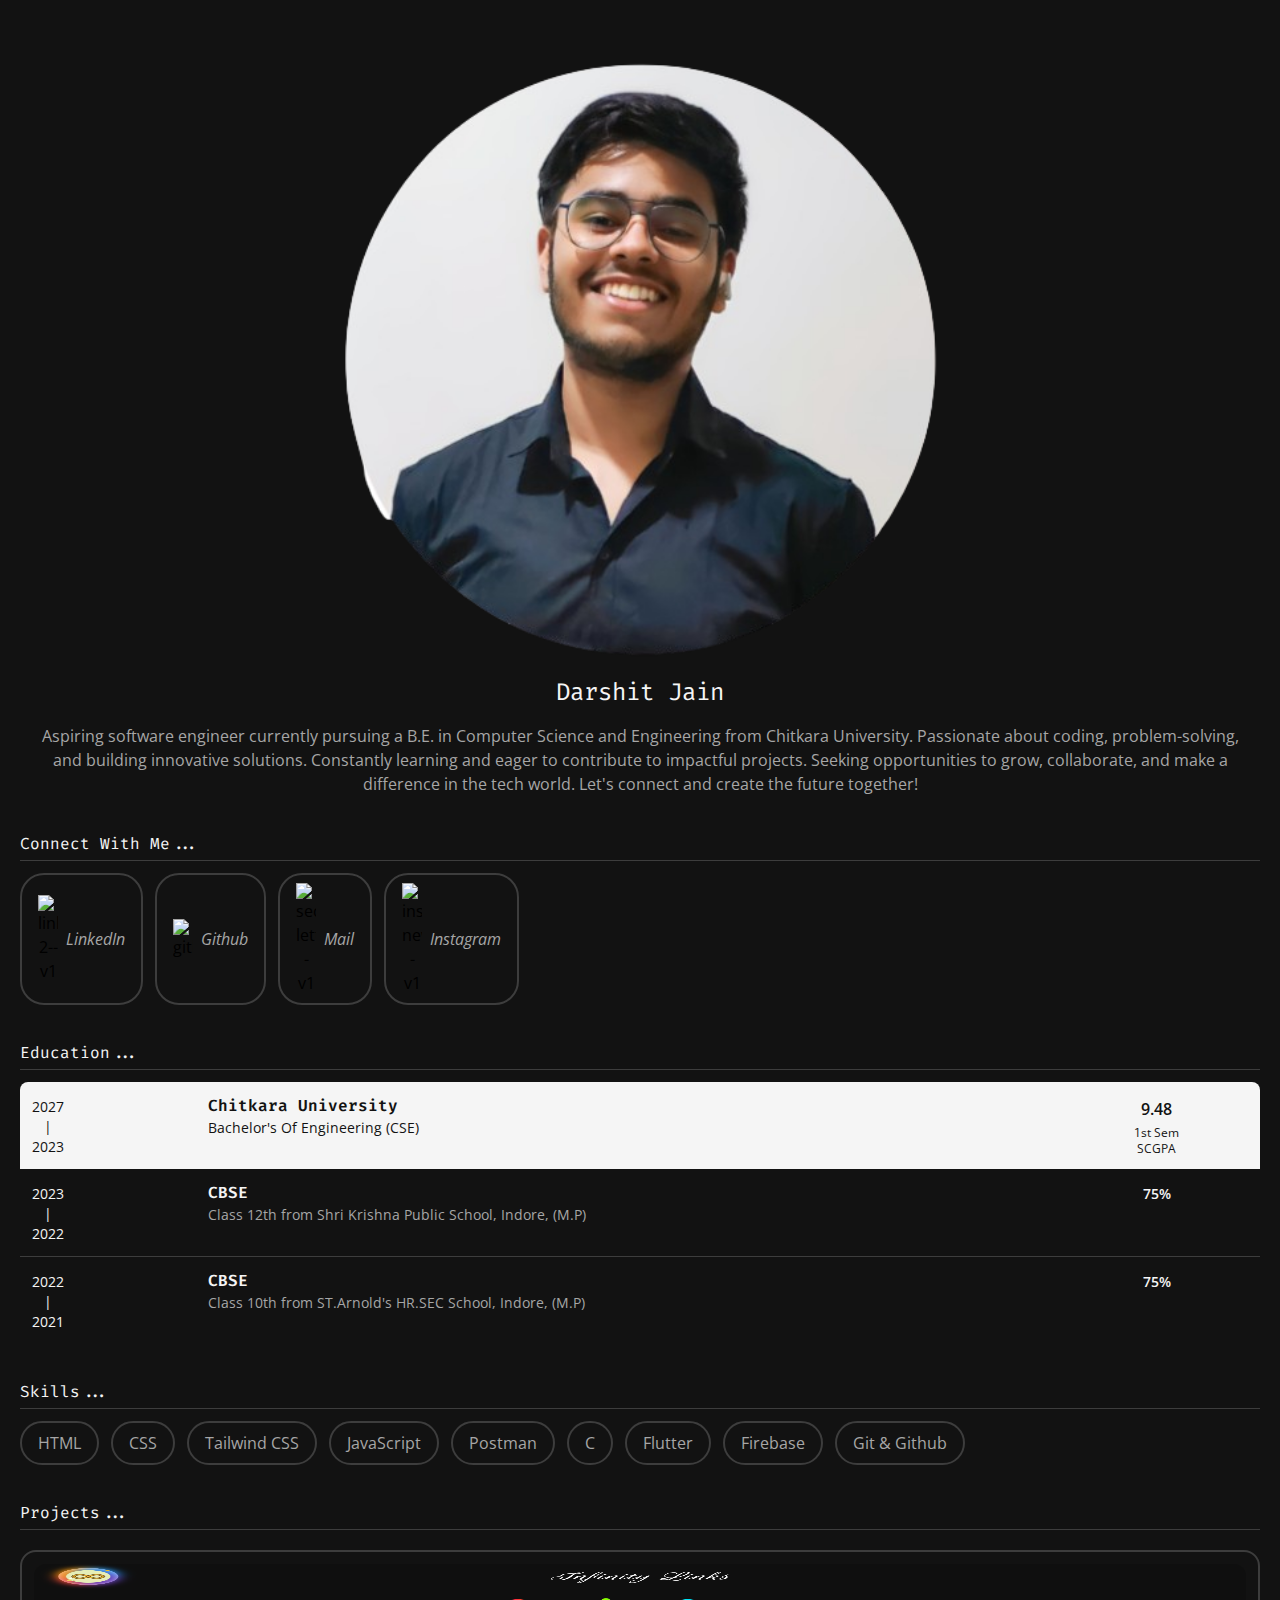
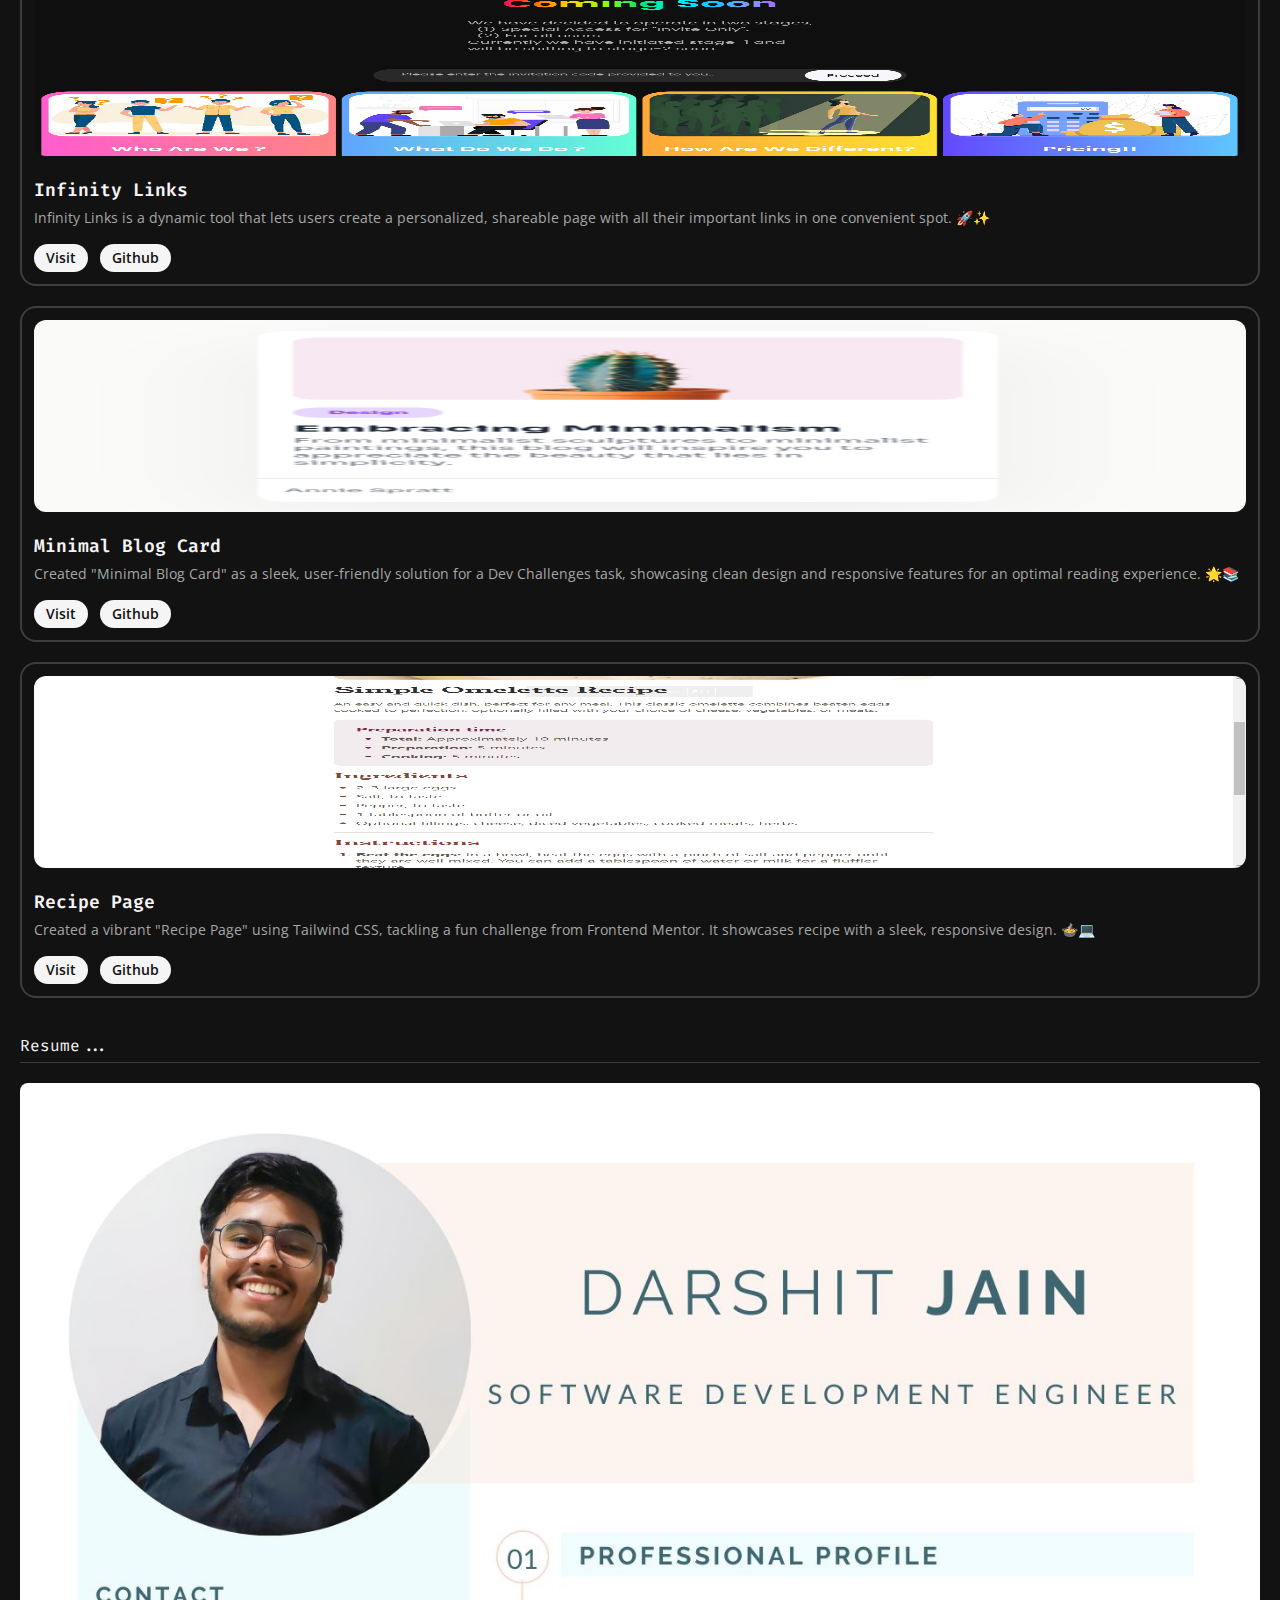
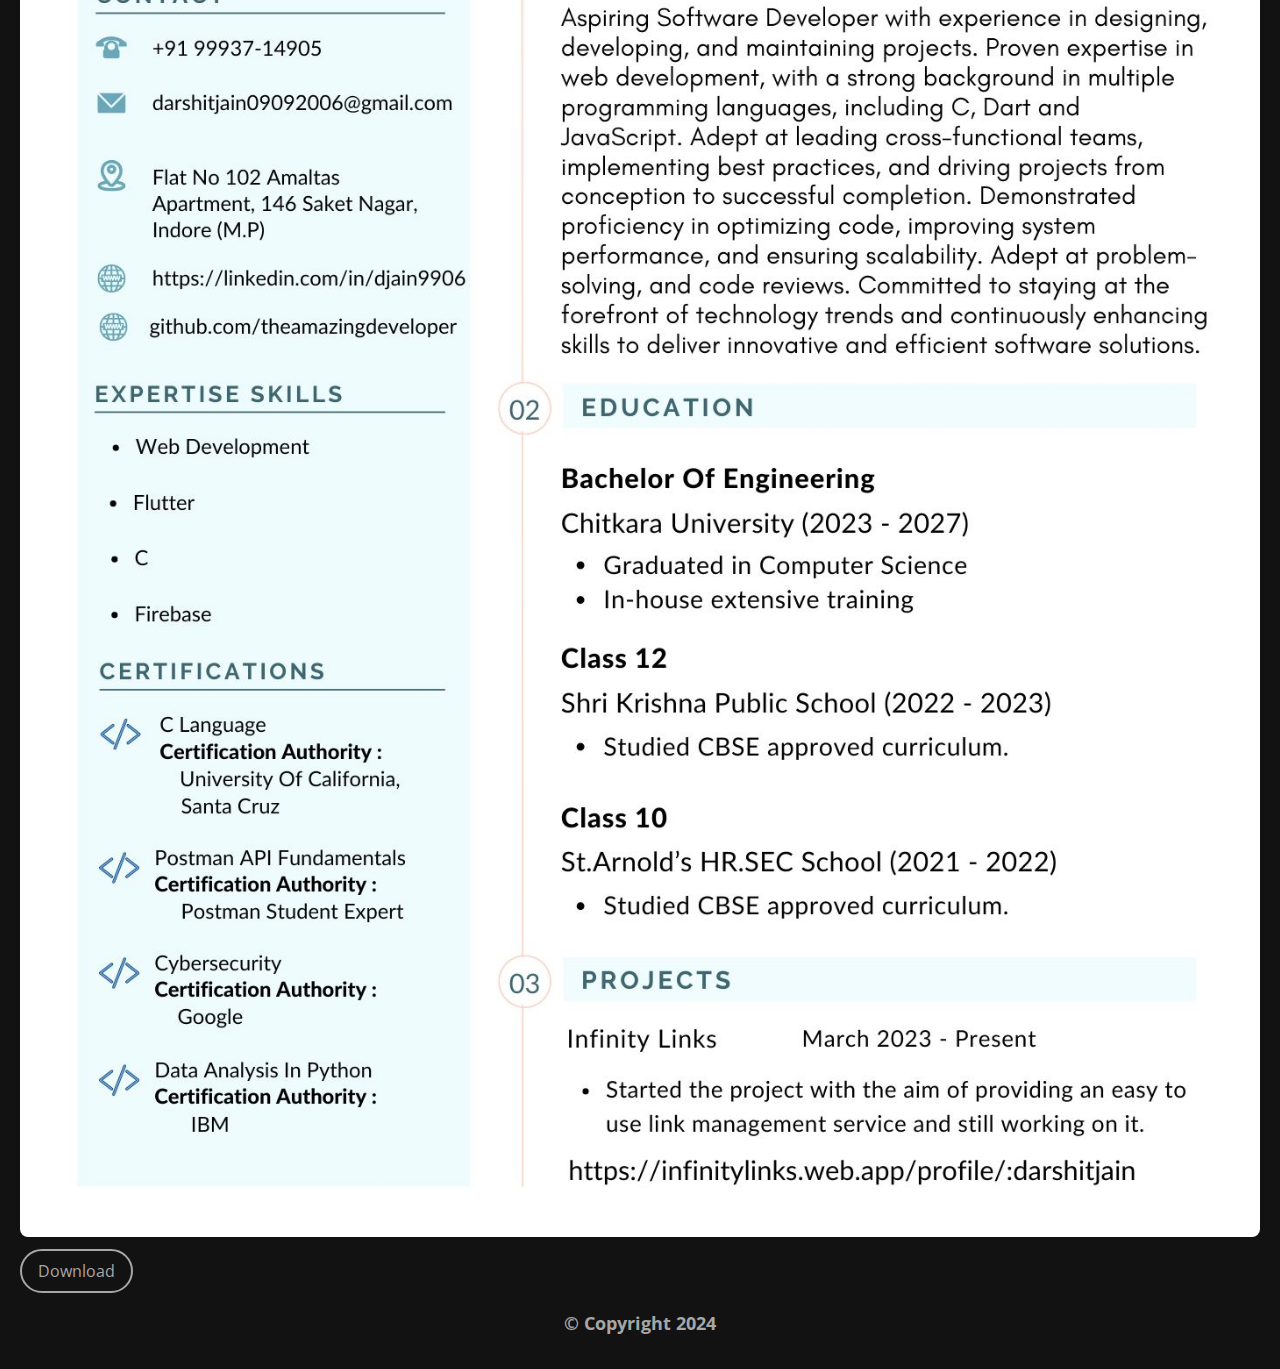
==== Level-1-Task-1-Portfolio/index.html @ 9e213419 "Created a Portfolio Website with Tailwind CSS." ====
<!DOCTYPE html>
<html lang="en">

<head>
    <meta charset="UTF-8">
    <meta name="viewport" content="width=device-width, initial-scale=1.0">
    <link rel="stylesheet" href="./style.css">
    <title>Portfolio</title>
</head>

<body class="font-opensans bg-codgray px-5 py-8 space-y-4">
    <header>
        <div id="about" class="flex flex-col justify-center items-center py-5 px-3 space-y-4">
            <img class="w-3/6" src="./assets/images/profile.png" alt="profile picture">
            <h1 class="text-wildsand font-firacode text-2xl">Darshit Jain</h1>
            <p class="text-silverchalice font-opensans text-center">
                Aspiring software engineer currently pursuing a B.E. in Computer Science and Engineering from Chitkara
                University. Passionate about coding, problem-solving, and building innovative solutions. Constantly
                learning and eager to contribute to impactful projects. Seeking opportunities to grow, collaborate, and
                make a difference in the tech world. Let's connect and create the future together!
            </p>
        </div>
    </header>
    <main class="space-y-9">
        <div class="space-y-1">
            <h2 class="text-wildsand font-firacode">Connect With Me...</h2>
            <hr class="text-mineshaft" />
            <div class="flex flex-wrap gap-3 pt-2">
                <button class="p-2 px-4 border-2 border-solid rounded-3xl border-mineshaft">
                    <a href="https://www.linkedin.com/in/djain9906" class="flex justify-center items-center space-x-2"
                        target="_blank" rel="noopener noreferrer">
                        <img width="20" height="20" src="https://img.icons8.com/ios-filled/FFFFFF/linkedin-2--v1.png"
                            alt="linkedin-2--v1" />
                        <i class="text-silverchalice">LinkedIn</i>
                    </a>
                </button>
                <button class="p-2 px-4 border-2 border-solid rounded-3xl border-mineshaft">
                    <a href="https://github.com/TheAmazingDeveloper" class="flex justify-center items-center space-x-2"
                        target="_blank" rel="noopener noreferrer">
                        <img width="20" height="20" src="https://img.icons8.com/glyph-neue/FFFFFF/github.png"
                            alt="github" />
                        <i class="text-silverchalice">Github</i>
                    </a>
                </button>
                <button class="p-2 px-4 border-2 border-solid rounded-3xl border-mineshaft">
                    <a href="mailto:darshitjain09092006@gmail.com" class="flex justify-center items-center space-x-2"
                        target="_blank" rel="noopener noreferrer">
                        <img width="20" height="20"
                            src="https://img.icons8.com/ios-filled/FFFFFF/secured-letter--v1.png"
                            alt="secured-letter--v1" />
                        <i class="text-silverchalice">Mail</i>
                    </a>
                </button>
                <button class="p-2 px-4 border-2 border-solid rounded-3xl border-mineshaft">
                    <a href="https://www.instagram.com/darshit560/" class="flex justify-center items-center space-x-2"
                        target="_blank" rel="noopener noreferrer">
                        <img width="20" height="20" src="https://img.icons8.com/ios-filled/FFFFFF/instagram-new--v1.png"
                            alt="instagram-new--v1" />
                        <i class="text-silverchalice">Instagram</i>
                    </a>
                </button>
            </div>
        </div>
        <div id="education" class="space-y-1">
            <h2 class="text-wildsand font-firacode">Education...</h2>
            <hr class="text-mineshaft pb-2" />
            <div class="rounded-lg overflow-clip">
                <div class="bg-wildsand p-3 flex justify-between items-start font-opensans text-codgray text-sm">
                    <div class="pt-[3px] flex flex-col items-center">
                        <span>2027</span>
                        <span>|</span>
                        <span>2023</span>
                    </div>
                    <div class="w-[60%] ml-5 mr-1">
                        <h3 class="font-firacode font-semibold text-base">Chitkara University</h3>
                        <p>Bachelor's Of Engineering (CSE)</p>
                    </div>
                    <div class="pt-[3px] w-[15%] text-center leading-none">
                        <h4 class="pb-1 font-semibold text-base">9.48</h4>
                        <p class="text-xs">1st Sem</p>
                        <span class="text-xs">SCGPA</span>
                    </div>
                </div>
                <div class="p-3 flex justify-between items-start font-opensans text-wildsand text-sm">
                    <div class="pt-[3px] flex flex-col items-center">
                        <span>2023</span>
                        <span>|</span>
                        <span>2022</span>
                    </div>
                    <div class="w-[60%] ml-5 mr-1">
                        <h3 class="font-firacode font-semibold text-base">CBSE</h3>
                        <p class="text-silverchalice">Class 12th from Shri Krishna Public School, Indore, (M.P)</p>
                    </div>
                    <div class="pt-[3px] w-[15%] text-center">
                        <h4 class="font-semibold">75%</h4>
                    </div>
                </div>
                <hr class="text-mineshaft" />
                <div class="p-3 flex justify-between items-start font-opensans text-wildsand text-sm">
                    <div class="pt-[3px] flex flex-col items-center">
                        <span>2022</span>
                        <span>|</span>
                        <span>2021</span>
                    </div>
                    <div class="w-[60%] ml-5 mr-1">
                        <h3 class="font-firacode font-semibold text-base">CBSE</h3>
                        <p class="text-silverchalice">Class 10th from ST.Arnold's HR.SEC School, Indore, (M.P)</p>
                    </div>
                    <div class="pt-[3px] w-[15%] text-center">
                        <h4 class="font-semibold">75%</h4>
                    </div>
                </div>
            </div>
        </div>
        <div id="skills" class="space-y-1">
            <h2 class="text-wildsand font-firacode">Skills...</h2>
            <hr class="text-mineshaft" />
            <div class="flex flex-wrap gap-3 pt-2">
                <div class="p-2 px-4 border-2 border-solid rounded-3xl border-mineshaft">
                    <p class="text-silverchalice">HTML</p>
                </div>
                <div class="p-2 px-4 border-2 border-solid rounded-3xl border-mineshaft">
                    <p class="text-silverchalice">CSS</p>
                </div>
                <div class="p-2 px-4 border-2 border-solid rounded-3xl border-mineshaft">
                    <p class="text-silverchalice">Tailwind CSS</p>
                </div>
                <div class="p-2 px-4 border-2 border-solid rounded-3xl border-mineshaft">
                    <p class="text-silverchalice">JavaScript</p>
                </div>
                <div class="p-2 px-4 border-2 border-solid rounded-3xl border-mineshaft">
                    <p class="text-silverchalice">Postman</p>
                </div>
                <div class="p-2 px-4 border-2 border-solid rounded-3xl border-mineshaft">
                    <p class="text-silverchalice">C</p>
                </div>
                <div class="p-2 px-4 border-2 border-solid rounded-3xl border-mineshaft">
                    <p class="text-silverchalice">Flutter</p>
                </div>
                <div class="p-2 px-4 border-2 border-solid rounded-3xl border-mineshaft">
                    <p class="text-silverchalice">Firebase</p>
                </div>
                <div class="p-2 px-4 border-2 border-solid rounded-3xl border-mineshaft">
                    <p class="text-silverchalice">Git & Github</p>
                </div>
            </div>
        </div>
        <div id="projects" class="space-y-1">
            <h2 class="text-wildsand font-firacode">Projects...</h2>
            <hr class="text-mineshaft pb-4" />
            <div class="space-y-5">
                <div
                    class="p-3 border-2 border-solid border-mineshaft rounded-2xl font-opensans text-silverchalice text-sm">
                    <img class="rounded-xl h-[12rem] w-full object-fill" src="./assets/images/infinity-links.png"
                        alt="this image shows the minimal-blog-card project created by darshit jain for devchallenges's challenge" />
                    <h3 class="mt-5 font-firacode text-wildsand text-lg font-semibold">Infinity Links</h3>
                    <p class="mt-1">
                        Infinity Links is a dynamic tool that lets users create a personalized, shareable page with all
                        their
                        important links in one convenient spot. 🚀✨
                    </p>
                    <div class="mt-4 flex gap-x-3 items-center text-codgray font-semibold">
                        <button class="py-1 px-3 rounded-3xl bg-wildsand">
                            <a href="https://infinitylinks.web.app/auth" target="_blank"" rel=" noopener norefferer">
                                Visit</a>
                        </button>
                        <button class="py-1 px-3 rounded-3xl bg-wildsand">
                            <a href="https://github.com/TheAmazingDeveloper/InfinityLinks-Flutter"
                                target="_blank"" rel=" noopener norefferer">Github</a>
                        </button>
                    </div>
                </div>
                <div
                    class="p-3 border-2 border-solid border-mineshaft rounded-2xl font-opensans text-silverchalice text-sm">
                    <img class="rounded-xl h-[12rem] w-full object-fill"
                        src="./assets/images/devchallenges-minimal-blog-card.png"
                        alt="this image shows the minimal-blog-card project created by darshit jain for devchallenges's challenge" />
                    <h3 class="mt-5 font-firacode text-wildsand text-lg font-semibold">Minimal Blog Card</h3>
                    <p class="mt-1">
                        Created "Minimal Blog Card" as a sleek, user-friendly solution for a Dev
                        Challenges task, showcasing clean design and responsive features for an optimal reading
                        experience.
                        🌟📚
                    </p>
                    <div class="mt-4 flex gap-x-3 items-center text-codgray font-semibold">
                        <button class="py-1 px-3 rounded-3xl bg-wildsand">
                            <a href="https://theamazingdeveloper.github.io/devchallenges/minimal-blog-card"
                                target="_blank"" rel=" noopener norefferer">
                                Visit
                            </a>
                        </button>
                        <button class="py-1 px-3 rounded-3xl bg-wildsand">
                            <a href="https://github.com/TheAmazingDeveloper/devchallenges" target="_blank"" rel="
                                noopener norefferer">
                                Github
                            </a>
                        </button>
                    </div>
                </div>
                <div
                    class="p-3 border-2 border-solid border-mineshaft rounded-2xl font-opensans text-silverchalice text-sm">
                    <img class="rounded-xl h-[12rem] w-full object-fill"
                        src="./assets/images/frontendmentor-recipe-page.png"
                        alt="this image shows the minimal-blog-card project created by darshit jain for devchallenges's challenge" />
                    <h3 class="mt-5 font-firacode text-wildsand text-lg font-semibold">Recipe Page</h3>
                    <p class="mt-1">
                        Created a vibrant "Recipe Page" using Tailwind CSS, tackling a fun challenge from Frontend
                        Mentor.
                        It
                        showcases recipe with a sleek, responsive design. 🍲💻
                    </p>
                    <div class="mt-4 flex gap-x-3 items-center text-codgray font-semibold">
                        <button class="py-1 px-3 rounded-3xl bg-wildsand">
                            <a href="https://theamazingdeveloper.github.io/frontendmentor/frontend-mentor-recipe-page"
                                target="_blank"" rel=" noopener norefferer">
                                Visit
                            </a>
                        </button>
                        <button class="py-1 px-3 rounded-3xl bg-wildsand">
                            <a href="https://github.com/TheAmazingDeveloper/frontendmentor" target="_blank"" rel="
                                noopener norefferer">
                                Github
                            </a>
                        </button>
                    </div>
                </div>
            </div>
        </div>
        <div id="resume" class="space-y-1">
            <h2 class="text-wildsand font-firacode">Resume...</h2>
            <hr class="text-mineshaft pb-4" />
            <div class="space-y-3">
                <img class="rounded-lg overflow-hidden" src="./assets/images/resume.jpg" alt="">
                <button class="text-silverchalice px-4 py-2 border-2 border-solid border-silverchalice rounded-3xl">
                    <a href="./assets/docs/darshit-jain-cv.pdf" download="Darshit Jain">Download</a>
                </button>
            </div>
        </div>
    </main>
    <footer>
        <p class="text-center font-opensans font-bold text-lg text-silverchalice">&copy; Copyright 2024</p>
    </footer>
    <script src="./index.js"></script>
</body>

</html>
---- Level-1-Task-1-Portfolio/style.css ----
@import url('https://fonts.googleapis.com/css2?family=Fira+Code:wght@300..700&display=swap');

@import url('https://fonts.googleapis.com/css2?family=Open+Sans:ital,wght@0,300..800;1,300..800&display=swap');

/*
! tailwindcss v3.4.4 | MIT License | https://tailwindcss.com
*/

/*
1. Prevent padding and border from affecting element width. (https://github.com/mozdevs/cssremedy/issues/4)
2. Allow adding a border to an element by just adding a border-width. (https://github.com/tailwindcss/tailwindcss/pull/116)
*/

*,
::before,
::after {
  box-sizing: border-box;
  /* 1 */
  border-width: 0;
  /* 2 */
  border-style: solid;
  /* 2 */
  border-color: currentColor;
  /* 2 */
}

::before,
::after {
  --tw-content: '';
}

/*
1. Use a consistent sensible line-height in all browsers.
2. Prevent adjustments of font size after orientation changes in iOS.
3. Use a more readable tab size.
4. Use the user's configured `sans` font-family by default.
5. Use the user's configured `sans` font-feature-settings by default.
6. Use the user's configured `sans` font-variation-settings by default.
7. Disable tap highlights on iOS
*/

html,
:host {
  line-height: 1.5;
  /* 1 */
  -webkit-text-size-adjust: 100%;
  /* 2 */
  -moz-tab-size: 4;
  /* 3 */
  -o-tab-size: 4;
     tab-size: 4;
  /* 3 */
  font-family: ui-sans-serif, system-ui, sans-serif, "Apple Color Emoji", "Segoe UI Emoji", "Segoe UI Symbol", "Noto Color Emoji";
  /* 4 */
  font-feature-settings: normal;
  /* 5 */
  font-variation-settings: normal;
  /* 6 */
  -webkit-tap-highlight-color: transparent;
  /* 7 */
}

/*
1. Remove the margin in all browsers.
2. Inherit line-height from `html` so users can set them as a class directly on the `html` element.
*/

body {
  margin: 0;
  /* 1 */
  line-height: inherit;
  /* 2 */
}

/*
1. Add the correct height in Firefox.
2. Correct the inheritance of border color in Firefox. (https://bugzilla.mozilla.org/show_bug.cgi?id=190655)
3. Ensure horizontal rules are visible by default.
*/

hr {
  height: 0;
  /* 1 */
  color: inherit;
  /* 2 */
  border-top-width: 1px;
  /* 3 */
}

/*
Add the correct text decoration in Chrome, Edge, and Safari.
*/

abbr:where([title]) {
  -webkit-text-decoration: underline dotted;
          text-decoration: underline dotted;
}

/*
Remove the default font size and weight for headings.
*/

h1,
h2,
h3,
h4,
h5,
h6 {
  font-size: inherit;
  font-weight: inherit;
}

/*
Reset links to optimize for opt-in styling instead of opt-out.
*/

a {
  color: inherit;
  text-decoration: inherit;
}

/*
Add the correct font weight in Edge and Safari.
*/

b,
strong {
  font-weight: bolder;
}

/*
1. Use the user's configured `mono` font-family by default.
2. Use the user's configured `mono` font-feature-settings by default.
3. Use the user's configured `mono` font-variation-settings by default.
4. Correct the odd `em` font sizing in all browsers.
*/

code,
kbd,
samp,
pre {
  font-family: ui-monospace, SFMono-Regular, Menlo, Monaco, Consolas, "Liberation Mono", "Courier New", monospace;
  /* 1 */
  font-feature-settings: normal;
  /* 2 */
  font-variation-settings: normal;
  /* 3 */
  font-size: 1em;
  /* 4 */
}

/*
Add the correct font size in all browsers.
*/

small {
  font-size: 80%;
}

/*
Prevent `sub` and `sup` elements from affecting the line height in all browsers.
*/

sub,
sup {
  font-size: 75%;
  line-height: 0;
  position: relative;
  vertical-align: baseline;
}

sub {
  bottom: -0.25em;
}

sup {
  top: -0.5em;
}

/*
1. Remove text indentation from table contents in Chrome and Safari. (https://bugs.chromium.org/p/chromium/issues/detail?id=999088, https://bugs.webkit.org/show_bug.cgi?id=201297)
2. Correct table border color inheritance in all Chrome and Safari. (https://bugs.chromium.org/p/chromium/issues/detail?id=935729, https://bugs.webkit.org/show_bug.cgi?id=195016)
3. Remove gaps between table borders by default.
*/

table {
  text-indent: 0;
  /* 1 */
  border-color: inherit;
  /* 2 */
  border-collapse: collapse;
  /* 3 */
}

/*
1. Change the font styles in all browsers.
2. Remove the margin in Firefox and Safari.
3. Remove default padding in all browsers.
*/

button,
input,
optgroup,
select,
textarea {
  font-family: inherit;
  /* 1 */
  font-feature-settings: inherit;
  /* 1 */
  font-variation-settings: inherit;
  /* 1 */
  font-size: 100%;
  /* 1 */
  font-weight: inherit;
  /* 1 */
  line-height: inherit;
  /* 1 */
  letter-spacing: inherit;
  /* 1 */
  color: inherit;
  /* 1 */
  margin: 0;
  /* 2 */
  padding: 0;
  /* 3 */
}

/*
Remove the inheritance of text transform in Edge and Firefox.
*/

button,
select {
  text-transform: none;
}

/*
1. Correct the inability to style clickable types in iOS and Safari.
2. Remove default button styles.
*/

button,
input:where([type='button']),
input:where([type='reset']),
input:where([type='submit']) {
  -webkit-appearance: button;
  /* 1 */
  background-color: transparent;
  /* 2 */
  background-image: none;
  /* 2 */
}

/*
Use the modern Firefox focus style for all focusable elements.
*/

:-moz-focusring {
  outline: auto;
}

/*
Remove the additional `:invalid` styles in Firefox. (https://github.com/mozilla/gecko-dev/blob/2f9eacd9d3d995c937b4251a5557d95d494c9be1/layout/style/res/forms.css#L728-L737)
*/

:-moz-ui-invalid {
  box-shadow: none;
}

/*
Add the correct vertical alignment in Chrome and Firefox.
*/

progress {
  vertical-align: baseline;
}

/*
Correct the cursor style of increment and decrement buttons in Safari.
*/

::-webkit-inner-spin-button,
::-webkit-outer-spin-button {
  height: auto;
}

/*
1. Correct the odd appearance in Chrome and Safari.
2. Correct the outline style in Safari.
*/

[type='search'] {
  -webkit-appearance: textfield;
  /* 1 */
  outline-offset: -2px;
  /* 2 */
}

/*
Remove the inner padding in Chrome and Safari on macOS.
*/

::-webkit-search-decoration {
  -webkit-appearance: none;
}

/*
1. Correct the inability to style clickable types in iOS and Safari.
2. Change font properties to `inherit` in Safari.
*/

::-webkit-file-upload-button {
  -webkit-appearance: button;
  /* 1 */
  font: inherit;
  /* 2 */
}

/*
Add the correct display in Chrome and Safari.
*/

summary {
  display: list-item;
}

/*
Removes the default spacing and border for appropriate elements.
*/

blockquote,
dl,
dd,
h1,
h2,
h3,
h4,
h5,
h6,
hr,
figure,
p,
pre {
  margin: 0;
}

fieldset {
  margin: 0;
  padding: 0;
}

legend {
  padding: 0;
}

ol,
ul,
menu {
  list-style: none;
  margin: 0;
  padding: 0;
}

/*
Reset default styling for dialogs.
*/

dialog {
  padding: 0;
}

/*
Prevent resizing textareas horizontally by default.
*/

textarea {
  resize: vertical;
}

/*
1. Reset the default placeholder opacity in Firefox. (https://github.com/tailwindlabs/tailwindcss/issues/3300)
2. Set the default placeholder color to the user's configured gray 400 color.
*/

input::-moz-placeholder, textarea::-moz-placeholder {
  opacity: 1;
  /* 1 */
  color: #9ca3af;
  /* 2 */
}

input::placeholder,
textarea::placeholder {
  opacity: 1;
  /* 1 */
  color: #9ca3af;
  /* 2 */
}

/*
Set the default cursor for buttons.
*/

button,
[role="button"] {
  cursor: pointer;
}

/*
Make sure disabled buttons don't get the pointer cursor.
*/

:disabled {
  cursor: default;
}

/*
1. Make replaced elements `display: block` by default. (https://github.com/mozdevs/cssremedy/issues/14)
2. Add `vertical-align: middle` to align replaced elements more sensibly by default. (https://github.com/jensimmons/cssremedy/issues/14#issuecomment-634934210)
   This can trigger a poorly considered lint error in some tools but is included by design.
*/

img,
svg,
video,
canvas,
audio,
iframe,
embed,
object {
  display: block;
  /* 1 */
  vertical-align: middle;
  /* 2 */
}

/*
Constrain images and videos to the parent width and preserve their intrinsic aspect ratio. (https://github.com/mozdevs/cssremedy/issues/14)
*/

img,
video {
  max-width: 100%;
  height: auto;
}

/* Make elements with the HTML hidden attribute stay hidden by default */

[hidden] {
  display: none;
}

*, ::before, ::after{
  --tw-border-spacing-x: 0;
  --tw-border-spacing-y: 0;
  --tw-translate-x: 0;
  --tw-translate-y: 0;
  --tw-rotate: 0;
  --tw-skew-x: 0;
  --tw-skew-y: 0;
  --tw-scale-x: 1;
  --tw-scale-y: 1;
  --tw-pan-x:  ;
  --tw-pan-y:  ;
  --tw-pinch-zoom:  ;
  --tw-scroll-snap-strictness: proximity;
  --tw-gradient-from-position:  ;
  --tw-gradient-via-position:  ;
  --tw-gradient-to-position:  ;
  --tw-ordinal:  ;
  --tw-slashed-zero:  ;
  --tw-numeric-figure:  ;
  --tw-numeric-spacing:  ;
  --tw-numeric-fraction:  ;
  --tw-ring-inset:  ;
  --tw-ring-offset-width: 0px;
  --tw-ring-offset-color: #fff;
  --tw-ring-color: rgb(59 130 246 / 0.5);
  --tw-ring-offset-shadow: 0 0 #0000;
  --tw-ring-shadow: 0 0 #0000;
  --tw-shadow: 0 0 #0000;
  --tw-shadow-colored: 0 0 #0000;
  --tw-blur:  ;
  --tw-brightness:  ;
  --tw-contrast:  ;
  --tw-grayscale:  ;
  --tw-hue-rotate:  ;
  --tw-invert:  ;
  --tw-saturate:  ;
  --tw-sepia:  ;
  --tw-drop-shadow:  ;
  --tw-backdrop-blur:  ;
  --tw-backdrop-brightness:  ;
  --tw-backdrop-contrast:  ;
  --tw-backdrop-grayscale:  ;
  --tw-backdrop-hue-rotate:  ;
  --tw-backdrop-invert:  ;
  --tw-backdrop-opacity:  ;
  --tw-backdrop-saturate:  ;
  --tw-backdrop-sepia:  ;
  --tw-contain-size:  ;
  --tw-contain-layout:  ;
  --tw-contain-paint:  ;
  --tw-contain-style:  ;
}

::backdrop{
  --tw-border-spacing-x: 0;
  --tw-border-spacing-y: 0;
  --tw-translate-x: 0;
  --tw-translate-y: 0;
  --tw-rotate: 0;
  --tw-skew-x: 0;
  --tw-skew-y: 0;
  --tw-scale-x: 1;
  --tw-scale-y: 1;
  --tw-pan-x:  ;
  --tw-pan-y:  ;
  --tw-pinch-zoom:  ;
  --tw-scroll-snap-strictness: proximity;
  --tw-gradient-from-position:  ;
  --tw-gradient-via-position:  ;
  --tw-gradient-to-position:  ;
  --tw-ordinal:  ;
  --tw-slashed-zero:  ;
  --tw-numeric-figure:  ;
  --tw-numeric-spacing:  ;
  --tw-numeric-fraction:  ;
  --tw-ring-inset:  ;
  --tw-ring-offset-width: 0px;
  --tw-ring-offset-color: #fff;
  --tw-ring-color: rgb(59 130 246 / 0.5);
  --tw-ring-offset-shadow: 0 0 #0000;
  --tw-ring-shadow: 0 0 #0000;
  --tw-shadow: 0 0 #0000;
  --tw-shadow-colored: 0 0 #0000;
  --tw-blur:  ;
  --tw-brightness:  ;
  --tw-contrast:  ;
  --tw-grayscale:  ;
  --tw-hue-rotate:  ;
  --tw-invert:  ;
  --tw-saturate:  ;
  --tw-sepia:  ;
  --tw-drop-shadow:  ;
  --tw-backdrop-blur:  ;
  --tw-backdrop-brightness:  ;
  --tw-backdrop-contrast:  ;
  --tw-backdrop-grayscale:  ;
  --tw-backdrop-hue-rotate:  ;
  --tw-backdrop-invert:  ;
  --tw-backdrop-opacity:  ;
  --tw-backdrop-saturate:  ;
  --tw-backdrop-sepia:  ;
  --tw-contain-size:  ;
  --tw-contain-layout:  ;
  --tw-contain-paint:  ;
  --tw-contain-style:  ;
}

.m-6{
  margin: 1.5rem;
}

.m-1{
  margin: 0.25rem;
}

.m-3{
  margin: 0.75rem;
}

.m-0{
  margin: 0px;
}

.mx-1{
  margin-left: 0.25rem;
  margin-right: 0.25rem;
}

.mt-3{
  margin-top: 0.75rem;
}

.mt-6{
  margin-top: 1.5rem;
}

.mt-1{
  margin-top: 0.25rem;
}

.mt-10{
  margin-top: 2.5rem;
}

.ml-3{
  margin-left: 0.75rem;
}

.ml-5{
  margin-left: 1.25rem;
}

.ml-7{
  margin-left: 1.75rem;
}

.ml-8{
  margin-left: 2rem;
}

.ml-6{
  margin-left: 1.5rem;
}

.mt-2{
  margin-top: 0.5rem;
}

.ml-4{
  margin-left: 1rem;
}

.mr-1{
  margin-right: 0.25rem;
}

.mr-2{
  margin-right: 0.5rem;
}

.mr-3{
  margin-right: 0.75rem;
}

.mr-4{
  margin-right: 1rem;
}

.mb-3{
  margin-bottom: 0.75rem;
}

.mt-4{
  margin-top: 1rem;
}

.mt-5{
  margin-top: 1.25rem;
}

.mt-7{
  margin-top: 1.75rem;
}

.block{
  display: block;
}

.inline-block{
  display: inline-block;
}

.inline{
  display: inline;
}

.flex{
  display: flex;
}

.table{
  display: table;
}

.hidden{
  display: none;
}

.h-\[\]{
  height: ;
}

.h-\[30\]{
  height: 30;
}

.h-\[30\%\]{
  height: 30%;
}

.h-\[33\%\]{
  height: 33%;
}

.h-\[25\%\]{
  height: 25%;
}

.h-\[5px\]{
  height: 5px;
}

.h-\[10rem\]{
  height: 10rem;
}

.h-\[10r\%\]{
  height: 10r%;
}

.h-\[10\%\]{
  height: 10%;
}

.h-\[15rem\]{
  height: 15rem;
}

.h-\[12rem\]{
  height: 12rem;
}

.w-3\/6{
  width: 50%;
}

.w-1\/3{
  width: 33.333333%;
}

.w-full{
  width: 100%;
}

.w-1\/4{
  width: 25%;
}

.w-2\/3{
  width: 66.666667%;
}

.w-2\/4{
  width: 50%;
}

.w-\[10\&\]{
  width: 10&;
}

.w-\[10\%\]{
  width: 10%;
}

.w-\[1\%\]{
  width: 1%;
}

.w-\[5\%\]{
  width: 5%;
}

.w-\[25\%\]{
  width: 25%;
}

.w-\[15\%\]{
  width: 15%;
}

.w-\[\]{
  width: ;
}

.w-\[30\]{
  width: 30;
}

.w-\[30\%\]{
  width: 30%;
}

.w-\[20\%\]{
  width: 20%;
}

.w-\[22\%\]{
  width: 22%;
}

.w-\[23\%\]{
  width: 23%;
}

.w-\[24\%\]{
  width: 24%;
}

.w-\[12\%\]{
  width: 12%;
}

.w-\[11\%\]{
  width: 11%;
}

.w-3\/4{
  width: 75%;
}

.w-\[65\]{
  width: 65;
}

.w-\[60\]{
  width: 60;
}

.w-\[55\]{
  width: 55;
}

.w-\[5\]{
  width: 5;
}

.w-\[50\]{
  width: 50;
}

.w-\[50\%\]{
  width: 50%;
}

.w-\[70\%\]{
  width: 70%;
}

.w-\[650\%\]{
  width: 650%;
}

.w-\[65\%\]{
  width: 65%;
}

.w-\[60\%\]{
  width: 60%;
}

.w-\[10\]{
  width: 10;
}

.flex-1{
  flex: 1 1 0%;
}

.grow{
  flex-grow: 1;
}

.flex-col{
  flex-direction: column;
}

.flex-wrap{
  flex-wrap: wrap;
}

.items-start{
  align-items: flex-start;
}

.items-center{
  align-items: center;
}

.justify-end{
  justify-content: flex-end;
}

.justify-center{
  justify-content: center;
}

.justify-between{
  justify-content: space-between;
}

.justify-evenly{
  justify-content: space-evenly;
}

.gap-3{
  gap: 0.75rem;
}

.gap-x-2{
  -moz-column-gap: 0.5rem;
       column-gap: 0.5rem;
}

.gap-x-3{
  -moz-column-gap: 0.75rem;
       column-gap: 0.75rem;
}

.gap-x-5{
  -moz-column-gap: 1.25rem;
       column-gap: 1.25rem;
}

.gap-x-8{
  -moz-column-gap: 2rem;
       column-gap: 2rem;
}

.gap-x-10{
  -moz-column-gap: 2.5rem;
       column-gap: 2.5rem;
}

.space-x-2 > :not([hidden]) ~ :not([hidden]){
  --tw-space-x-reverse: 0;
  margin-right: calc(0.5rem * var(--tw-space-x-reverse));
  margin-left: calc(0.5rem * calc(1 - var(--tw-space-x-reverse)));
}

.space-y-1 > :not([hidden]) ~ :not([hidden]){
  --tw-space-y-reverse: 0;
  margin-top: calc(0.25rem * calc(1 - var(--tw-space-y-reverse)));
  margin-bottom: calc(0.25rem * var(--tw-space-y-reverse));
}

.space-y-4 > :not([hidden]) ~ :not([hidden]){
  --tw-space-y-reverse: 0;
  margin-top: calc(1rem * calc(1 - var(--tw-space-y-reverse)));
  margin-bottom: calc(1rem * var(--tw-space-y-reverse));
}

.space-x-4 > :not([hidden]) ~ :not([hidden]){
  --tw-space-x-reverse: 0;
  margin-right: calc(1rem * var(--tw-space-x-reverse));
  margin-left: calc(1rem * calc(1 - var(--tw-space-x-reverse)));
}

.space-x-1 > :not([hidden]) ~ :not([hidden]){
  --tw-space-x-reverse: 0;
  margin-right: calc(0.25rem * var(--tw-space-x-reverse));
  margin-left: calc(0.25rem * calc(1 - var(--tw-space-x-reverse)));
}

.space-y-2 > :not([hidden]) ~ :not([hidden]){
  --tw-space-y-reverse: 0;
  margin-top: calc(0.5rem * calc(1 - var(--tw-space-y-reverse)));
  margin-bottom: calc(0.5rem * var(--tw-space-y-reverse));
}

.space-y-5 > :not([hidden]) ~ :not([hidden]){
  --tw-space-y-reverse: 0;
  margin-top: calc(1.25rem * calc(1 - var(--tw-space-y-reverse)));
  margin-bottom: calc(1.25rem * var(--tw-space-y-reverse));
}

.space-y-3 > :not([hidden]) ~ :not([hidden]){
  --tw-space-y-reverse: 0;
  margin-top: calc(0.75rem * calc(1 - var(--tw-space-y-reverse)));
  margin-bottom: calc(0.75rem * var(--tw-space-y-reverse));
}

.space-y-6 > :not([hidden]) ~ :not([hidden]){
  --tw-space-y-reverse: 0;
  margin-top: calc(1.5rem * calc(1 - var(--tw-space-y-reverse)));
  margin-bottom: calc(1.5rem * var(--tw-space-y-reverse));
}

.space-y-7 > :not([hidden]) ~ :not([hidden]){
  --tw-space-y-reverse: 0;
  margin-top: calc(1.75rem * calc(1 - var(--tw-space-y-reverse)));
  margin-bottom: calc(1.75rem * var(--tw-space-y-reverse));
}

.space-y-8 > :not([hidden]) ~ :not([hidden]){
  --tw-space-y-reverse: 0;
  margin-top: calc(2rem * calc(1 - var(--tw-space-y-reverse)));
  margin-bottom: calc(2rem * var(--tw-space-y-reverse));
}

.space-y-9 > :not([hidden]) ~ :not([hidden]){
  --tw-space-y-reverse: 0;
  margin-top: calc(2.25rem * calc(1 - var(--tw-space-y-reverse)));
  margin-bottom: calc(2.25rem * var(--tw-space-y-reverse));
}

.overflow-hidden{
  overflow: hidden;
}

.overflow-clip{
  overflow: clip;
}

.text-clip{
  text-overflow: clip;
}

.text-balance{
  text-wrap: balance;
}

.rounded-3xl{
  border-radius: 1.5rem;
}

.rounded{
  border-radius: 0.25rem;
}

.rounded-lg{
  border-radius: 0.5rem;
}

.rounded-xl{
  border-radius: 0.75rem;
}

.rounded-2xl{
  border-radius: 1rem;
}

.rounded-t-lg{
  border-top-left-radius: 0.5rem;
  border-top-right-radius: 0.5rem;
}

.border-2{
  border-width: 2px;
}

.border{
  border-width: 1px;
}

.border-\[1px\]{
  border-width: 1px;
}

.border-s{
  border-inline-start-width: 1px;
}

.border-solid{
  border-style: solid;
}

.border-mineshaft{
  --tw-border-opacity: 1;
  border-color: rgb(61 61 61 / var(--tw-border-opacity));
}

.border-silverchalice{
  --tw-border-opacity: 1;
  border-color: rgb(166 166 166 / var(--tw-border-opacity));
}

.border-wildsand{
  --tw-border-opacity: 1;
  border-color: rgb(245 245 245 / var(--tw-border-opacity));
}

.border-x-mineshaft{
  --tw-border-opacity: 1;
  border-left-color: rgb(61 61 61 / var(--tw-border-opacity));
  border-right-color: rgb(61 61 61 / var(--tw-border-opacity));
}

.border-x-silverchalice{
  --tw-border-opacity: 1;
  border-left-color: rgb(166 166 166 / var(--tw-border-opacity));
  border-right-color: rgb(166 166 166 / var(--tw-border-opacity));
}

.bg-codgray{
  --tw-bg-opacity: 1;
  background-color: rgb(18 18 18 / var(--tw-bg-opacity));
}

.bg-silverchalice{
  --tw-bg-opacity: 1;
  background-color: rgb(166 166 166 / var(--tw-bg-opacity));
}

.bg-mineshaft{
  --tw-bg-opacity: 1;
  background-color: rgb(61 61 61 / var(--tw-bg-opacity));
}

.bg-wildsand{
  --tw-bg-opacity: 1;
  background-color: rgb(245 245 245 / var(--tw-bg-opacity));
}

.bg-\[\]{
  background-color: ;
}

.bg-\[\#ffffff\]{
  --tw-bg-opacity: 1;
  background-color: rgb(255 255 255 / var(--tw-bg-opacity));
}

.object-contain{
  -o-object-fit: contain;
     object-fit: contain;
}

.object-cover{
  -o-object-fit: cover;
     object-fit: cover;
}

.object-fill{
  -o-object-fit: fill;
     object-fit: fill;
}

.p-2{
  padding: 0.5rem;
}

.p-5{
  padding: 1.25rem;
}

.p-3{
  padding: 0.75rem;
}

.p-0{
  padding: 0px;
}

.px-3{
  padding-left: 0.75rem;
  padding-right: 0.75rem;
}

.px-4{
  padding-left: 1rem;
  padding-right: 1rem;
}

.px-5{
  padding-left: 1.25rem;
  padding-right: 1.25rem;
}

.px-8{
  padding-left: 2rem;
  padding-right: 2rem;
}

.py-4{
  padding-top: 1rem;
  padding-bottom: 1rem;
}

.py-5{
  padding-top: 1.25rem;
  padding-bottom: 1.25rem;
}

.py-8{
  padding-top: 2rem;
  padding-bottom: 2rem;
}

.py-2{
  padding-top: 0.5rem;
  padding-bottom: 0.5rem;
}

.px-6{
  padding-left: 1.5rem;
  padding-right: 1.5rem;
}

.px-1{
  padding-left: 0.25rem;
  padding-right: 0.25rem;
}

.px-2{
  padding-left: 0.5rem;
  padding-right: 0.5rem;
}

.py-1{
  padding-top: 0.25rem;
  padding-bottom: 0.25rem;
}

.py-3{
  padding-top: 0.75rem;
  padding-bottom: 0.75rem;
}

.pb-2{
  padding-bottom: 0.5rem;
}

.pt-2{
  padding-top: 0.5rem;
}

.pt-5{
  padding-top: 1.25rem;
}

.pt-3{
  padding-top: 0.75rem;
}

.pr-2{
  padding-right: 0.5rem;
}

.pb-1{
  padding-bottom: 0.25rem;
}

.pt-\[2px\]{
  padding-top: 2px;
}

.pt-\[3px\]{
  padding-top: 3px;
}

.pt-\[4px\]{
  padding-top: 4px;
}

.pt-1{
  padding-top: 0.25rem;
}

.pb-4{
  padding-bottom: 1rem;
}

.pt-6{
  padding-top: 1.5rem;
}

.pt-7{
  padding-top: 1.75rem;
}

.text-center{
  text-align: center;
}

.font-firacode{
  font-family: Fira Code, monospace;
}

.font-opensans{
  font-family: Open Sans, sans-serif;
}

.text-2xl{
  font-size: 1.5rem;
  line-height: 2rem;
}

.text-base{
  font-size: 1rem;
  line-height: 1.5rem;
}

.text-sm{
  font-size: 0.875rem;
  line-height: 1.25rem;
}

.text-xs{
  font-size: 0.75rem;
  line-height: 1rem;
}

.text-xl{
  font-size: 1.25rem;
  line-height: 1.75rem;
}

.text-lg{
  font-size: 1.125rem;
  line-height: 1.75rem;
}

.font-semibold{
  font-weight: 600;
}

.font-bold{
  font-weight: 700;
}

.leading-none{
  line-height: 1;
}

.text-mineshaft{
  --tw-text-opacity: 1;
  color: rgb(61 61 61 / var(--tw-text-opacity));
}

.text-silverchalice{
  --tw-text-opacity: 1;
  color: rgb(166 166 166 / var(--tw-text-opacity));
}

.text-wildsand{
  --tw-text-opacity: 1;
  color: rgb(245 245 245 / var(--tw-text-opacity));
}

.text-codgray{
  --tw-text-opacity: 1;
  color: rgb(18 18 18 / var(--tw-text-opacity));
}

.text-opacity-10{
  --tw-text-opacity: 0.1;
}

.text-opacity-50{
  --tw-text-opacity: 0.5;
}

.odd\:bg-wildsand:nth-child(odd){
  --tw-bg-opacity: 1;
  background-color: rgb(245 245 245 / var(--tw-bg-opacity));
}

.hover\:text-wrap:hover{
  text-wrap: wrap;
}

.hover\:text-wildsand:hover{
  --tw-text-opacity: 1;
  color: rgb(245 245 245 / var(--tw-text-opacity));
}

.hover\:text-silverchalice:hover{
  --tw-text-opacity: 1;
  color: rgb(166 166 166 / var(--tw-text-opacity));
}

.hover\:text-opacity-10:hover{
  --tw-text-opacity: 0.1;
}

.hover\:text-opacity-0:hover{
  --tw-text-opacity: 0;
}

.hover\:text-opacity-40:hover{
  --tw-text-opacity: 0.4;
}

.hover\:text-opacity-50:hover{
  --tw-text-opacity: 0.5;
}

.hover\:text-opacity-90:hover{
  --tw-text-opacity: 0.9;
}

.hover\:text-opacity-80:hover{
  --tw-text-opacity: 0.8;
}

@media (min-width: 1024px){
  .lg\:block{
    display: block;
  }

  .lg\:px-7{
    padding-left: 1.75rem;
    padding-right: 1.75rem;
  }

  .lg\:px-10{
    padding-left: 2.5rem;
    padding-right: 2.5rem;
  }

  .lg\:px-8{
    padding-left: 2rem;
    padding-right: 2rem;
  }
}
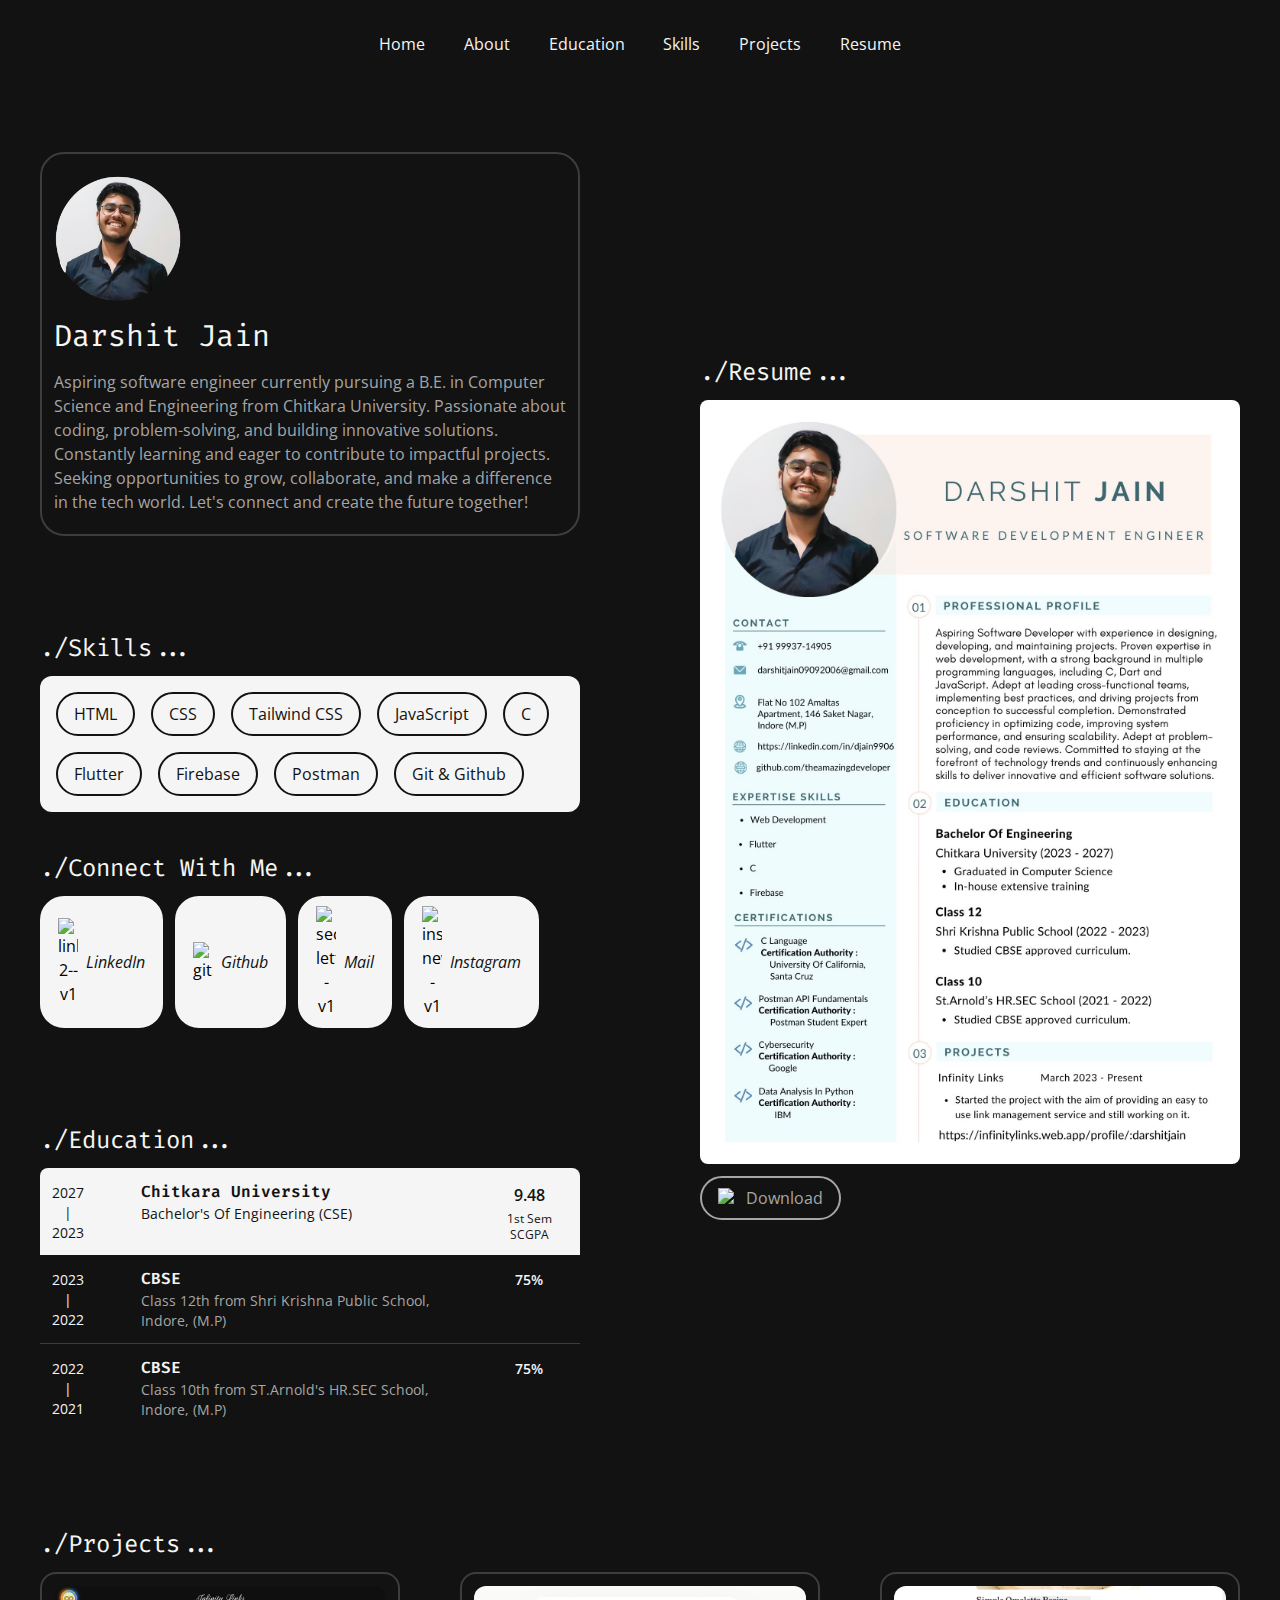
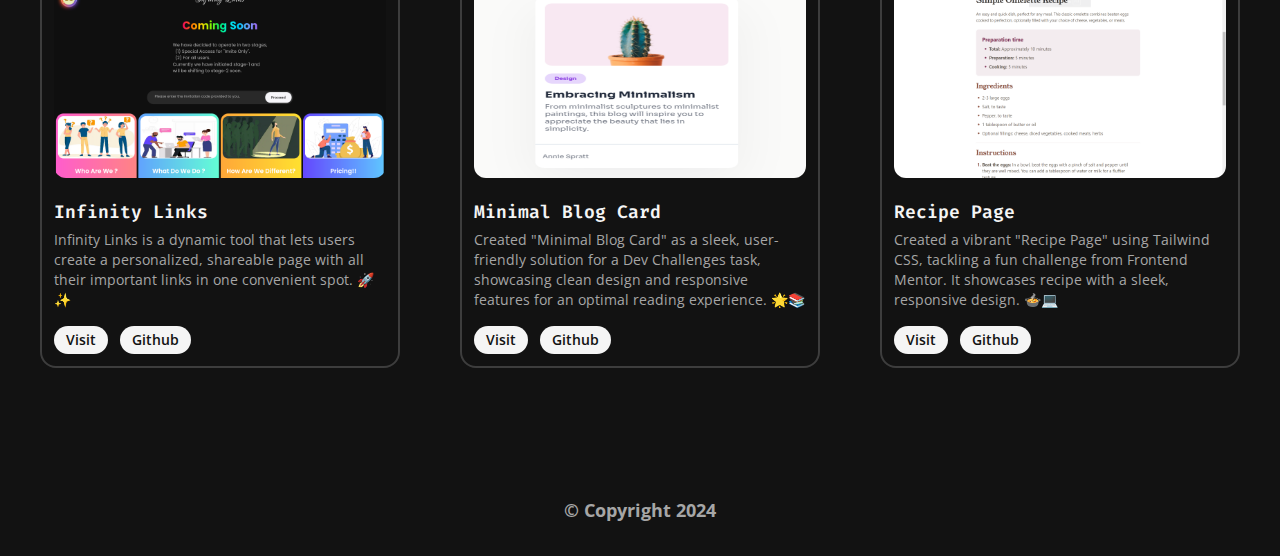
==== commit 20ca55b0: "Implemented the design for devices with larger screen width" ====
--- a/Level-1-Task-1-Portfolio/index.html
+++ b/Level-1-Task-1-Portfolio/index.html
@@ -4,68 +4,139 @@
 <head>
     <meta charset="UTF-8">
     <meta name="viewport" content="width=device-width, initial-scale=1.0">
+    <link rel="shortcut icon" href="./assets/images/favicon.png" type="image/x-icon">
     <link rel="stylesheet" href="./style.css">
     <title>Portfolio</title>
 </head>
 
-<body class="font-opensans bg-codgray px-5 py-8 space-y-4">
-    <header>
-        <div id="about" class="flex flex-col justify-center items-center py-5 px-3 space-y-4">
-            <img class="w-3/6" src="./assets/images/profile.png" alt="profile picture">
-            <h1 class="text-wildsand font-firacode text-2xl">Darshit Jain</h1>
-            <p class="text-silverchalice font-opensans text-center">
-                Aspiring software engineer currently pursuing a B.E. in Computer Science and Engineering from Chitkara
+<body class=" bg-codgray font-opensans px-5 py-8 lg:px-10">
+    <div class="lg:grid lg:grid-cols-2 lg:gap-x-[10%] lg:gap-y-24">
+        <header class="lg:order-1 lg:col-span-2">
+            <div class="hidden lg:block max-w-[50%] mx-auto">
+                <ul class="flex justify-evenly items-center text-wildsand">
+                    <li class="nav-hover hover:text-silverchalice relative"><a href="#">Home</a></li>
+                    <li class="nav-hover hover:text-silverchalice relative"><a href="#about">About</a></li>
+                    <li class="nav-hover hover:text-silverchalice relative"><a href="#education">Education</a></li>
+                    <li class="nav-hover hover:text-silverchalice relative"><a href="#skills">Skills</a></li>
+                    <li class="nav-hover hover:text-silverchalice relative"><a href="#projects">Projects</a></li>
+                    <li class="nav-hover hover:text-silverchalice relative"><a href="#resume">Resume</a></li>
+                </ul>
+            </div>
+        </header>
+        <div id="about"
+            class="flex-col-place-center py-5 px-3 space-y-4 lg:order-2 lg:items-start lg:border-2px-solid-rounded lg:border-mineshaft">
+            <img class="w-3/6 lg:w-1/4" src="./assets/images/profile.png" alt="profile picture">
+            <h1 class="text-wildsand font-firacode text-2xl lg:text-3xl">Darshit Jain</h1>
+            <p class="text-silverchalice text-center lg:text-left">
+                Aspiring software engineer currently pursuing a B.E. in Computer Science and Engineering from
+                Chitkara
                 University. Passionate about coding, problem-solving, and building innovative solutions. Constantly
-                learning and eager to contribute to impactful projects. Seeking opportunities to grow, collaborate, and
+                learning and eager to contribute to impactful projects. Seeking opportunities to grow, collaborate,
+                and
                 make a difference in the tech world. Let's connect and create the future together!
             </p>
         </div>
-    </header>
-    <main class="space-y-9">
-        <div class="space-y-1">
-            <h2 class="text-wildsand font-firacode">Connect With Me...</h2>
-            <hr class="text-mineshaft" />
-            <div class="flex flex-wrap gap-3 pt-2">
-                <button class="p-2 px-4 border-2 border-solid rounded-3xl border-mineshaft">
-                    <a href="https://www.linkedin.com/in/djain9906" class="flex justify-center items-center space-x-2"
-                        target="_blank" rel="noopener noreferrer">
-                        <img width="20" height="20" src="https://img.icons8.com/ios-filled/FFFFFF/linkedin-2--v1.png"
-                            alt="linkedin-2--v1" />
-                        <i class="text-silverchalice">LinkedIn</i>
-                    </a>
-                </button>
-                <button class="p-2 px-4 border-2 border-solid rounded-3xl border-mineshaft">
-                    <a href="https://github.com/TheAmazingDeveloper" class="flex justify-center items-center space-x-2"
-                        target="_blank" rel="noopener noreferrer">
-                        <img width="20" height="20" src="https://img.icons8.com/glyph-neue/FFFFFF/github.png"
-                            alt="github" />
-                        <i class="text-silverchalice">Github</i>
-                    </a>
-                </button>
-                <button class="p-2 px-4 border-2 border-solid rounded-3xl border-mineshaft">
-                    <a href="mailto:darshitjain09092006@gmail.com" class="flex justify-center items-center space-x-2"
-                        target="_blank" rel="noopener noreferrer">
-                        <img width="20" height="20"
-                            src="https://img.icons8.com/ios-filled/FFFFFF/secured-letter--v1.png"
-                            alt="secured-letter--v1" />
-                        <i class="text-silverchalice">Mail</i>
-                    </a>
-                </button>
-                <button class="p-2 px-4 border-2 border-solid rounded-3xl border-mineshaft">
-                    <a href="https://www.instagram.com/darshit560/" class="flex justify-center items-center space-x-2"
-                        target="_blank" rel="noopener noreferrer">
-                        <img width="20" height="20" src="https://img.icons8.com/ios-filled/FFFFFF/instagram-new--v1.png"
-                            alt="instagram-new--v1" />
-                        <i class="text-silverchalice">Instagram</i>
-                    </a>
-                </button>
-            </div>
-        </div>
-        <div id="education" class="space-y-1">
-            <h2 class="text-wildsand font-firacode">Education...</h2>
-            <hr class="text-mineshaft pb-2" />
+        <div class="lg:order-4 lg:flex lg:flex-col lg:justify-around lg:gap-y-10">
+            <div class="mt-8 space-y-1 lg:order-2 lg:space-y-3 lg:mt-0">
+                <h2 class="text-wildsand font-firacode lg:text-2xl">./Connect With Me...</h2>
+                <hr class="text-mineshaft lg:hidden" />
+                <div class="wrap gap-3 pt-2 lg:pt-0">
+                    <button
+                        class="py-2 px-4 border-2px-solid-rounded border-mineshaft lg:bg-wildsand lg:border-wildsand">
+                        <a href="https://www.linkedin.com/in/djain9906" class="flex-row-place-center space-x-2"
+                            target="_blank" rel="noopener noreferrer">
+                            <picture>
+                                <source media="(min-width: 1024px)"
+                                    srcset="https://img.icons8.com/ios-filled/121212/linkedin-2--v1.png"">
+                                <img width=" 20" height="20"
+                                    src="https://img.icons8.com/ios-filled/FFFFFF/linkedin-2--v1.png"
+                                    alt="linkedin-2--v1" />
+                            </picture>
+                            <i class="text-silverchalice lg:text-codgray">LinkedIn</i>
+                        </a>
+                    </button>
+                    <button
+                        class="py-2 px-4 border-2px-solid-rounded border-mineshaft lg:bg-wildsand lg:border-wildsand">
+                        <a href="https://github.com/TheAmazingDeveloper" class="flex-row-place-center space-x-2"
+                            target="_blank" rel="noopener noreferrer">
+                            <picture>
+                                <source media="(min-width:1024px)"
+                                    srcset="https://img.icons8.com/glyph-neue/121212/github.png" />
+                                <img width="20" height="20" src="https://img.icons8.com/glyph-neue/FFFFFF/github.png"
+                                    alt="github" />
+                            </picture>
+                            <i class="text-silverchalice lg:text-codgray">Github</i>
+                        </a>
+                    </button>
+                    <button
+                        class="py-2 px-4 border-2px-solid-rounded border-mineshaft lg:bg-wildsand lg:border-wildsand">
+                        <a href="mailto:darshitjain09092006@gmail.com" class="flex-row-place-center space-x-2"
+                            target="_blank" rel="noopener noreferrer">
+                            <picture>
+                                <source media="(min-width:1024px)"
+                                    srcset="https://img.icons8.com/ios-filled/121212/secured-letter--v1.png" />
+                                <img width="20" height="20"
+                                    src="https://img.icons8.com/ios-filled/FFFFFF/secured-letter--v1.png"
+                                    alt="secured-letter--v1" />
+                            </picture>
+                            <i class="text-silverchalice lg:text-codgray">Mail</i>
+                        </a>
+                    </button>
+                    <button
+                        class="py-2 px-4 border-2px-solid-rounded border-mineshaft lg:bg-wildsand lg:border-wildsand">
+                        <a href="https://www.instagram.com/darshit560/" class="flex-row-place-center space-x-2"
+                            target="_blank" rel="noopener noreferrer">
+                            <picture>
+                                <source media="(min-width:1024px)"
+                                    srcset="https://img.icons8.com/ios-filled/121212/instagram-new--v1.png" />
+                                <img width="20" height="20"
+                                    src="https://img.icons8.com/ios-filled/FFFFFF/instagram-new--v1.png"
+                                    alt="instagram-new--v1" />
+                            </picture>
+                            <i class="text-silverchalice lg:text-codgray">Instagram</i>
+                        </a>
+                    </button>
+                </div>
+            </div>
+            <div id="skills" class="mt-8 lg:order-1 lg:mt-0 lg:space-y-3">
+                <h2 class="text-wildsand font-firacode lg:text-2xl">./Skills...</h2>
+                <hr class="text-mineshaft lg:hidden" />
+                <div class="wrap gap-3 pt-2 lg:bg-wildsand lg:p-4 lg:rounded-xl lg:gap-4">
+                    <div class="p-2 px-4 border-2px-solid-rounded border-mineshaft lg:border-codgray">
+                        <p class="text-silverchalice lg:text-codgray">HTML</p>
+                    </div>
+                    <div class="p-2 px-4 border-2px-solid-rounded border-mineshaft lg:border-codgray">
+                        <p class="text-silverchalice lg:text-codgray">CSS</p>
+                    </div>
+                    <div class="p-2 px-4 border-2px-solid-rounded border-mineshaft lg:border-codgray">
+                        <p class="text-silverchalice lg:text-codgray">Tailwind CSS</p>
+                    </div>
+                    <div class="p-2 px-4 border-2px-solid-rounded border-mineshaft lg:border-codgray">
+                        <p class="text-silverchalice lg:text-codgray">JavaScript</p>
+                    </div>
+                    <div class="p-2 px-4 border-2px-solid-rounded border-mineshaft lg:border-codgray">
+                        <p class="text-silverchalice lg:text-codgray">C</p>
+                    </div>
+                    <div class="p-2 px-4 border-2px-solid-rounded border-mineshaft lg:border-codgray">
+                        <p class="text-silverchalice lg:text-codgray">Flutter</p>
+                    </div>
+                    <div class="p-2 px-4 border-2px-solid-rounded border-mineshaft lg:border-codgray">
+                        <p class="text-silverchalice lg:text-codgray">Firebase</p>
+                    </div>
+                    <div class="p-2 px-4 border-2px-solid-rounded border-mineshaft lg:border-codgray">
+                        <p class="text-silverchalice lg:text-codgray">Postman</p>
+                    </div>
+                    <div class="p-2 px-4 border-2px-solid-rounded border-mineshaft lg:border-codgray">
+                        <p class="text-silverchalice lg:text-codgray">Git & Github</p>
+                    </div>
+                </div>
+            </div>
+        </div>
+        <div id="education" class="mt-8 lg:order-5 space-y-1 lg:space-y-3 lg:mt-0">
+            <h2 class="text-wildsand font-firacode lg:text-2xl">./Education...</h2>
+            <hr class="text-mineshaft pb-2 lg:hidden" />
             <div class="rounded-lg overflow-clip">
-                <div class="bg-wildsand p-3 flex justify-between items-start font-opensans text-codgray text-sm">
+                <div class="bg-wildsand p-3 flex justify-between items-start  text-codgray text-sm">
                     <div class="pt-[3px] flex flex-col items-center">
                         <span>2027</span>
                         <span>|</span>
@@ -81,7 +152,7 @@
                         <span class="text-xs">SCGPA</span>
                     </div>
                 </div>
-                <div class="p-3 flex justify-between items-start font-opensans text-wildsand text-sm">
+                <div class="p-3 flex justify-between items-start  text-wildsand text-sm">
                     <div class="pt-[3px] flex flex-col items-center">
                         <span>2023</span>
                         <span>|</span>
@@ -96,7 +167,7 @@
                     </div>
                 </div>
                 <hr class="text-mineshaft" />
-                <div class="p-3 flex justify-between items-start font-opensans text-wildsand text-sm">
+                <div class="p-3 flex justify-between items-start  text-wildsand text-sm">
                     <div class="pt-[3px] flex flex-col items-center">
                         <span>2022</span>
                         <span>|</span>
@@ -112,45 +183,12 @@
                 </div>
             </div>
         </div>
-        <div id="skills" class="space-y-1">
-            <h2 class="text-wildsand font-firacode">Skills...</h2>
-            <hr class="text-mineshaft" />
-            <div class="flex flex-wrap gap-3 pt-2">
-                <div class="p-2 px-4 border-2 border-solid rounded-3xl border-mineshaft">
-                    <p class="text-silverchalice">HTML</p>
-                </div>
-                <div class="p-2 px-4 border-2 border-solid rounded-3xl border-mineshaft">
-                    <p class="text-silverchalice">CSS</p>
-                </div>
-                <div class="p-2 px-4 border-2 border-solid rounded-3xl border-mineshaft">
-                    <p class="text-silverchalice">Tailwind CSS</p>
-                </div>
-                <div class="p-2 px-4 border-2 border-solid rounded-3xl border-mineshaft">
-                    <p class="text-silverchalice">JavaScript</p>
-                </div>
-                <div class="p-2 px-4 border-2 border-solid rounded-3xl border-mineshaft">
-                    <p class="text-silverchalice">Postman</p>
-                </div>
-                <div class="p-2 px-4 border-2 border-solid rounded-3xl border-mineshaft">
-                    <p class="text-silverchalice">C</p>
-                </div>
-                <div class="p-2 px-4 border-2 border-solid rounded-3xl border-mineshaft">
-                    <p class="text-silverchalice">Flutter</p>
-                </div>
-                <div class="p-2 px-4 border-2 border-solid rounded-3xl border-mineshaft">
-                    <p class="text-silverchalice">Firebase</p>
-                </div>
-                <div class="p-2 px-4 border-2 border-solid rounded-3xl border-mineshaft">
-                    <p class="text-silverchalice">Git & Github</p>
-                </div>
-            </div>
-        </div>
-        <div id="projects" class="space-y-1">
-            <h2 class="text-wildsand font-firacode">Projects...</h2>
-            <hr class="text-mineshaft pb-4" />
-            <div class="space-y-5">
+        <div id="projects" class="mt-8 space-y-1 lg:order-6 lg:col-span-2 lg:mt-0 lg:space-y-3">
+            <h2 class="text-wildsand font-firacode lg:text-2xl">./Projects...</h2>
+            <hr class="text-mineshaft pb-4 lg:hidden" />
+            <div class="space-y-5 lg:wrap lg:space-y-0 lg:justify-between lg:gap-y-3">
                 <div
-                    class="p-3 border-2 border-solid border-mineshaft rounded-2xl font-opensans text-silverchalice text-sm">
+                    class="p-3 border-2 border-solid border-mineshaft rounded-2xl  text-silverchalice text-sm lg:w-[30%]">
                     <img class="rounded-xl h-[12rem] w-full object-fill" src="./assets/images/infinity-links.png"
                         alt="this image shows the minimal-blog-card project created by darshit jain for devchallenges's challenge" />
                     <h3 class="mt-5 font-firacode text-wildsand text-lg font-semibold">Infinity Links</h3>
@@ -171,7 +209,7 @@
                     </div>
                 </div>
                 <div
-                    class="p-3 border-2 border-solid border-mineshaft rounded-2xl font-opensans text-silverchalice text-sm">
+                    class="p-3 border-2 border-solid border-mineshaft rounded-2xl  text-silverchalice text-sm lg:w-[30%]">
                     <img class="rounded-xl h-[12rem] w-full object-fill"
                         src="./assets/images/devchallenges-minimal-blog-card.png"
                         alt="this image shows the minimal-blog-card project created by darshit jain for devchallenges's challenge" />
@@ -198,7 +236,7 @@
                     </div>
                 </div>
                 <div
-                    class="p-3 border-2 border-solid border-mineshaft rounded-2xl font-opensans text-silverchalice text-sm">
+                    class="p-3 border-2 border-solid border-mineshaft rounded-2xl  text-silverchalice text-sm lg:w-[30%]">
                     <img class="rounded-xl h-[12rem] w-full object-fill"
                         src="./assets/images/frontendmentor-recipe-page.png"
                         alt="this image shows the minimal-blog-card project created by darshit jain for devchallenges's challenge" />
@@ -226,21 +264,27 @@
                 </div>
             </div>
         </div>
-        <div id="resume" class="space-y-1">
-            <h2 class="text-wildsand font-firacode">Resume...</h2>
-            <hr class="text-mineshaft pb-4" />
+        <div id="resume" class="mt-8 space-y-1 lg:order-3 lg:row-span-3 lg:self-center lg:mt-0 lg:space-y-3">
+            <h2 class="text-wildsand font-firacode lg:text-2xl">./Resume...</h2>
+            <hr class="text-mineshaft pb-4 lg:hidden" />
             <div class="space-y-3">
                 <img class="rounded-lg overflow-hidden" src="./assets/images/resume.jpg" alt="">
                 <button class="text-silverchalice px-4 py-2 border-2 border-solid border-silverchalice rounded-3xl">
-                    <a href="./assets/docs/darshit-jain-cv.pdf" download="Darshit Jain">Download</a>
+                    <a class="flex-row-place-center space-x-2" href="./assets/docs/darshit-jain-cv.pdf"
+                        download="Darshit Jain">
+                        <img class="h-[20px] w-[20px]"
+                            src="https://img.icons8.com/material-rounded/20/FFFFFF/download--v1.png"
+                            alt="download--v1" />
+                        <p class="text-silverchalice">Download</p>
+                    </a>
                 </button>
             </div>
         </div>
-    </main>
-    <footer>
-        <p class="text-center font-opensans font-bold text-lg text-silverchalice">&copy; Copyright 2024</p>
-    </footer>
-    <script src="./index.js"></script>
+        <footer class="mt-8 lg:order-7 lg:col-span-2">
+            <p class="text-center  font-bold text-lg text-silverchalice">&copy; Copyright 2024</p>
+        </footer>
+    </div>
+</body>
 </body>
 
 </html>--- a/Level-1-Task-1-Portfolio/style.css
+++ b/Level-1-Task-1-Portfolio/style.css
@@ -558,91 +558,75 @@
   --tw-contain-style:  ;
 }
 
-.m-6{
-  margin: 1.5rem;
-}
-
-.m-1{
-  margin: 0.25rem;
-}
-
-.m-3{
-  margin: 0.75rem;
-}
-
-.m-0{
-  margin: 0px;
-}
-
-.mx-1{
-  margin-left: 0.25rem;
+.nav-hover:hover::after {
+  content: '';
+  position: absolute;
+  bottom: 1px;
+  left: 0px;
+  width: 100%;
+  height: 1px;
+  border-radius: 8px;
+  background-color: #A6A6A6;
+  transition: width 300ms ease-in-out 0s;
+}
+
+.nav-hover::after {
+  content: '';
+  position: absolute;
+  bottom: 1px;
+  left: 0px;
+  width: 0%;
+  height: 1px;
+  border-radius: 8px;
+  background-color: #A6A6A6;
+  transition: width 300ms ease-in-out 0s;
+}
+
+.flex-col-place-center {
+  display: flex;
+  flex-direction: column;
+  justify-content: center;
+  align-items: center;
+}
+
+.flex-row-place-center {
+  display: flex;
+  flex-direction: row;
+  justify-content: center;
+  align-items: center;
+}
+
+.border-2px-solid-rounded {
+  border: 2px solid;
+  border-radius: 1.5rem;
+}
+
+.wrap {
+  display: flex;
+  flex-wrap: wrap;
+}
+
+.relative{
+  position: relative;
+}
+
+.mx-auto{
+  margin-left: auto;
+  margin-right: auto;
+}
+
+.ml-5{
+  margin-left: 1.25rem;
+}
+
+.mr-1{
   margin-right: 0.25rem;
-}
-
-.mt-3{
-  margin-top: 0.75rem;
-}
-
-.mt-6{
-  margin-top: 1.5rem;
 }
 
 .mt-1{
   margin-top: 0.25rem;
 }
 
-.mt-10{
-  margin-top: 2.5rem;
-}
-
-.ml-3{
-  margin-left: 0.75rem;
-}
-
-.ml-5{
-  margin-left: 1.25rem;
-}
-
-.ml-7{
-  margin-left: 1.75rem;
-}
-
-.ml-8{
-  margin-left: 2rem;
-}
-
-.ml-6{
-  margin-left: 1.5rem;
-}
-
-.mt-2{
-  margin-top: 0.5rem;
-}
-
-.ml-4{
-  margin-left: 1rem;
-}
-
-.mr-1{
-  margin-right: 0.25rem;
-}
-
-.mr-2{
-  margin-right: 0.5rem;
-}
-
-.mr-3{
-  margin-right: 0.75rem;
-}
-
-.mr-4{
-  margin-right: 1rem;
-}
-
-.mb-3{
-  margin-bottom: 0.75rem;
-}
-
 .mt-4{
   margin-top: 1rem;
 }
@@ -651,212 +635,48 @@
   margin-top: 1.25rem;
 }
 
-.mt-7{
-  margin-top: 1.75rem;
-}
-
-.block{
-  display: block;
-}
-
-.inline-block{
-  display: inline-block;
-}
-
-.inline{
-  display: inline;
+.mt-8{
+  margin-top: 2rem;
 }
 
 .flex{
   display: flex;
 }
 
-.table{
-  display: table;
-}
-
 .hidden{
   display: none;
 }
 
-.h-\[\]{
-  height: ;
-}
-
-.h-\[30\]{
-  height: 30;
-}
-
-.h-\[30\%\]{
-  height: 30%;
-}
-
-.h-\[33\%\]{
-  height: 33%;
-}
-
-.h-\[25\%\]{
-  height: 25%;
-}
-
-.h-\[5px\]{
-  height: 5px;
-}
-
-.h-\[10rem\]{
-  height: 10rem;
-}
-
-.h-\[10r\%\]{
-  height: 10r%;
-}
-
-.h-\[10\%\]{
-  height: 10%;
-}
-
-.h-\[15rem\]{
-  height: 15rem;
-}
-
 .h-\[12rem\]{
   height: 12rem;
 }
 
+.h-\[20px\]{
+  height: 20px;
+}
+
 .w-3\/6{
   width: 50%;
 }
 
-.w-1\/3{
-  width: 33.333333%;
+.w-\[15\%\]{
+  width: 15%;
+}
+
+.w-\[20px\]{
+  width: 20px;
+}
+
+.w-\[60\%\]{
+  width: 60%;
 }
 
 .w-full{
   width: 100%;
 }
 
-.w-1\/4{
-  width: 25%;
-}
-
-.w-2\/3{
-  width: 66.666667%;
-}
-
-.w-2\/4{
-  width: 50%;
-}
-
-.w-\[10\&\]{
-  width: 10&;
-}
-
-.w-\[10\%\]{
-  width: 10%;
-}
-
-.w-\[1\%\]{
-  width: 1%;
-}
-
-.w-\[5\%\]{
-  width: 5%;
-}
-
-.w-\[25\%\]{
-  width: 25%;
-}
-
-.w-\[15\%\]{
-  width: 15%;
-}
-
-.w-\[\]{
-  width: ;
-}
-
-.w-\[30\]{
-  width: 30;
-}
-
-.w-\[30\%\]{
-  width: 30%;
-}
-
-.w-\[20\%\]{
-  width: 20%;
-}
-
-.w-\[22\%\]{
-  width: 22%;
-}
-
-.w-\[23\%\]{
-  width: 23%;
-}
-
-.w-\[24\%\]{
-  width: 24%;
-}
-
-.w-\[12\%\]{
-  width: 12%;
-}
-
-.w-\[11\%\]{
-  width: 11%;
-}
-
-.w-3\/4{
-  width: 75%;
-}
-
-.w-\[65\]{
-  width: 65;
-}
-
-.w-\[60\]{
-  width: 60;
-}
-
-.w-\[55\]{
-  width: 55;
-}
-
-.w-\[5\]{
-  width: 5;
-}
-
-.w-\[50\]{
-  width: 50;
-}
-
-.w-\[50\%\]{
-  width: 50%;
-}
-
-.w-\[70\%\]{
-  width: 70%;
-}
-
-.w-\[650\%\]{
-  width: 650%;
-}
-
-.w-\[65\%\]{
-  width: 65%;
-}
-
-.w-\[60\%\]{
-  width: 60%;
-}
-
-.w-\[10\]{
-  width: 10;
-}
-
-.flex-1{
-  flex: 1 1 0%;
+.max-w-\[50\%\]{
+  max-width: 50%;
 }
 
 .grow{
@@ -867,10 +687,6 @@
   flex-direction: column;
 }
 
-.flex-wrap{
-  flex-wrap: wrap;
-}
-
 .items-start{
   align-items: flex-start;
 }
@@ -879,14 +695,6 @@
   align-items: center;
 }
 
-.justify-end{
-  justify-content: flex-end;
-}
-
-.justify-center{
-  justify-content: center;
-}
-
 .justify-between{
   justify-content: space-between;
 }
@@ -897,31 +705,11 @@
 
 .gap-3{
   gap: 0.75rem;
-}
-
-.gap-x-2{
-  -moz-column-gap: 0.5rem;
-       column-gap: 0.5rem;
 }
 
 .gap-x-3{
   -moz-column-gap: 0.75rem;
        column-gap: 0.75rem;
-}
-
-.gap-x-5{
-  -moz-column-gap: 1.25rem;
-       column-gap: 1.25rem;
-}
-
-.gap-x-8{
-  -moz-column-gap: 2rem;
-       column-gap: 2rem;
-}
-
-.gap-x-10{
-  -moz-column-gap: 2.5rem;
-       column-gap: 2.5rem;
 }
 
 .space-x-2 > :not([hidden]) ~ :not([hidden]){
@@ -936,66 +724,24 @@
   margin-bottom: calc(0.25rem * var(--tw-space-y-reverse));
 }
 
+.space-y-3 > :not([hidden]) ~ :not([hidden]){
+  --tw-space-y-reverse: 0;
+  margin-top: calc(0.75rem * calc(1 - var(--tw-space-y-reverse)));
+  margin-bottom: calc(0.75rem * var(--tw-space-y-reverse));
+}
+
 .space-y-4 > :not([hidden]) ~ :not([hidden]){
   --tw-space-y-reverse: 0;
   margin-top: calc(1rem * calc(1 - var(--tw-space-y-reverse)));
   margin-bottom: calc(1rem * var(--tw-space-y-reverse));
 }
 
-.space-x-4 > :not([hidden]) ~ :not([hidden]){
-  --tw-space-x-reverse: 0;
-  margin-right: calc(1rem * var(--tw-space-x-reverse));
-  margin-left: calc(1rem * calc(1 - var(--tw-space-x-reverse)));
-}
-
-.space-x-1 > :not([hidden]) ~ :not([hidden]){
-  --tw-space-x-reverse: 0;
-  margin-right: calc(0.25rem * var(--tw-space-x-reverse));
-  margin-left: calc(0.25rem * calc(1 - var(--tw-space-x-reverse)));
-}
-
-.space-y-2 > :not([hidden]) ~ :not([hidden]){
-  --tw-space-y-reverse: 0;
-  margin-top: calc(0.5rem * calc(1 - var(--tw-space-y-reverse)));
-  margin-bottom: calc(0.5rem * var(--tw-space-y-reverse));
-}
-
 .space-y-5 > :not([hidden]) ~ :not([hidden]){
   --tw-space-y-reverse: 0;
   margin-top: calc(1.25rem * calc(1 - var(--tw-space-y-reverse)));
   margin-bottom: calc(1.25rem * var(--tw-space-y-reverse));
 }
 
-.space-y-3 > :not([hidden]) ~ :not([hidden]){
-  --tw-space-y-reverse: 0;
-  margin-top: calc(0.75rem * calc(1 - var(--tw-space-y-reverse)));
-  margin-bottom: calc(0.75rem * var(--tw-space-y-reverse));
-}
-
-.space-y-6 > :not([hidden]) ~ :not([hidden]){
-  --tw-space-y-reverse: 0;
-  margin-top: calc(1.5rem * calc(1 - var(--tw-space-y-reverse)));
-  margin-bottom: calc(1.5rem * var(--tw-space-y-reverse));
-}
-
-.space-y-7 > :not([hidden]) ~ :not([hidden]){
-  --tw-space-y-reverse: 0;
-  margin-top: calc(1.75rem * calc(1 - var(--tw-space-y-reverse)));
-  margin-bottom: calc(1.75rem * var(--tw-space-y-reverse));
-}
-
-.space-y-8 > :not([hidden]) ~ :not([hidden]){
-  --tw-space-y-reverse: 0;
-  margin-top: calc(2rem * calc(1 - var(--tw-space-y-reverse)));
-  margin-bottom: calc(2rem * var(--tw-space-y-reverse));
-}
-
-.space-y-9 > :not([hidden]) ~ :not([hidden]){
-  --tw-space-y-reverse: 0;
-  margin-top: calc(2.25rem * calc(1 - var(--tw-space-y-reverse)));
-  margin-bottom: calc(2.25rem * var(--tw-space-y-reverse));
-}
-
 .overflow-hidden{
   overflow: hidden;
 }
@@ -1004,22 +750,14 @@
   overflow: clip;
 }
 
-.text-clip{
-  text-overflow: clip;
-}
-
-.text-balance{
-  text-wrap: balance;
+.rounded-2xl{
+  border-radius: 1rem;
 }
 
 .rounded-3xl{
   border-radius: 1.5rem;
 }
 
-.rounded{
-  border-radius: 0.25rem;
-}
-
 .rounded-lg{
   border-radius: 0.5rem;
 }
@@ -1028,29 +766,8 @@
   border-radius: 0.75rem;
 }
 
-.rounded-2xl{
-  border-radius: 1rem;
-}
-
-.rounded-t-lg{
-  border-top-left-radius: 0.5rem;
-  border-top-right-radius: 0.5rem;
-}
-
 .border-2{
   border-width: 2px;
-}
-
-.border{
-  border-width: 1px;
-}
-
-.border-\[1px\]{
-  border-width: 1px;
-}
-
-.border-s{
-  border-inline-start-width: 1px;
 }
 
 .border-solid{
@@ -1067,62 +784,16 @@
   border-color: rgb(166 166 166 / var(--tw-border-opacity));
 }
 
-.border-wildsand{
-  --tw-border-opacity: 1;
-  border-color: rgb(245 245 245 / var(--tw-border-opacity));
-}
-
-.border-x-mineshaft{
-  --tw-border-opacity: 1;
-  border-left-color: rgb(61 61 61 / var(--tw-border-opacity));
-  border-right-color: rgb(61 61 61 / var(--tw-border-opacity));
-}
-
-.border-x-silverchalice{
-  --tw-border-opacity: 1;
-  border-left-color: rgb(166 166 166 / var(--tw-border-opacity));
-  border-right-color: rgb(166 166 166 / var(--tw-border-opacity));
-}
-
 .bg-codgray{
   --tw-bg-opacity: 1;
   background-color: rgb(18 18 18 / var(--tw-bg-opacity));
 }
 
-.bg-silverchalice{
-  --tw-bg-opacity: 1;
-  background-color: rgb(166 166 166 / var(--tw-bg-opacity));
-}
-
-.bg-mineshaft{
-  --tw-bg-opacity: 1;
-  background-color: rgb(61 61 61 / var(--tw-bg-opacity));
-}
-
 .bg-wildsand{
   --tw-bg-opacity: 1;
   background-color: rgb(245 245 245 / var(--tw-bg-opacity));
 }
 
-.bg-\[\]{
-  background-color: ;
-}
-
-.bg-\[\#ffffff\]{
-  --tw-bg-opacity: 1;
-  background-color: rgb(255 255 255 / var(--tw-bg-opacity));
-}
-
-.object-contain{
-  -o-object-fit: contain;
-     object-fit: contain;
-}
-
-.object-cover{
-  -o-object-fit: cover;
-     object-fit: cover;
-}
-
 .object-fill{
   -o-object-fit: fill;
      object-fit: fill;
@@ -1132,16 +803,8 @@
   padding: 0.5rem;
 }
 
-.p-5{
-  padding: 1.25rem;
-}
-
 .p-3{
   padding: 0.75rem;
-}
-
-.p-0{
-  padding: 0px;
 }
 
 .px-3{
@@ -1159,14 +822,14 @@
   padding-right: 1.25rem;
 }
 
-.px-8{
-  padding-left: 2rem;
-  padding-right: 2rem;
-}
-
-.py-4{
-  padding-top: 1rem;
-  padding-bottom: 1rem;
+.py-1{
+  padding-top: 0.25rem;
+  padding-bottom: 0.25rem;
+}
+
+.py-2{
+  padding-top: 0.5rem;
+  padding-bottom: 0.5rem;
 }
 
 .py-5{
@@ -1179,86 +842,24 @@
   padding-bottom: 2rem;
 }
 
-.py-2{
-  padding-top: 0.5rem;
-  padding-bottom: 0.5rem;
-}
-
-.px-6{
-  padding-left: 1.5rem;
-  padding-right: 1.5rem;
-}
-
-.px-1{
-  padding-left: 0.25rem;
-  padding-right: 0.25rem;
-}
-
-.px-2{
-  padding-left: 0.5rem;
-  padding-right: 0.5rem;
-}
-
-.py-1{
-  padding-top: 0.25rem;
+.pb-1{
   padding-bottom: 0.25rem;
-}
-
-.py-3{
-  padding-top: 0.75rem;
-  padding-bottom: 0.75rem;
 }
 
 .pb-2{
   padding-bottom: 0.5rem;
 }
 
+.pb-4{
+  padding-bottom: 1rem;
+}
+
 .pt-2{
   padding-top: 0.5rem;
 }
 
-.pt-5{
-  padding-top: 1.25rem;
-}
-
-.pt-3{
-  padding-top: 0.75rem;
-}
-
-.pr-2{
-  padding-right: 0.5rem;
-}
-
-.pb-1{
-  padding-bottom: 0.25rem;
-}
-
-.pt-\[2px\]{
-  padding-top: 2px;
-}
-
 .pt-\[3px\]{
   padding-top: 3px;
-}
-
-.pt-\[4px\]{
-  padding-top: 4px;
-}
-
-.pt-1{
-  padding-top: 0.25rem;
-}
-
-.pb-4{
-  padding-bottom: 1rem;
-}
-
-.pt-6{
-  padding-top: 1.5rem;
-}
-
-.pt-7{
-  padding-top: 1.75rem;
 }
 
 .text-center{
@@ -1283,6 +884,11 @@
   line-height: 1.5rem;
 }
 
+.text-lg{
+  font-size: 1.125rem;
+  line-height: 1.75rem;
+}
+
 .text-sm{
   font-size: 0.875rem;
   line-height: 1.25rem;
@@ -1293,26 +899,21 @@
   line-height: 1rem;
 }
 
-.text-xl{
-  font-size: 1.25rem;
-  line-height: 1.75rem;
-}
-
-.text-lg{
-  font-size: 1.125rem;
-  line-height: 1.75rem;
+.font-bold{
+  font-weight: 700;
 }
 
 .font-semibold{
   font-weight: 600;
 }
 
-.font-bold{
-  font-weight: 700;
-}
-
 .leading-none{
   line-height: 1;
+}
+
+.text-codgray{
+  --tw-text-opacity: 1;
+  color: rgb(18 18 18 / var(--tw-text-opacity));
 }
 
 .text-mineshaft{
@@ -1330,31 +931,16 @@
   color: rgb(245 245 245 / var(--tw-text-opacity));
 }
 
-.text-codgray{
-  --tw-text-opacity: 1;
-  color: rgb(18 18 18 / var(--tw-text-opacity));
-}
-
-.text-opacity-10{
-  --tw-text-opacity: 0.1;
-}
-
-.text-opacity-50{
-  --tw-text-opacity: 0.5;
-}
-
-.odd\:bg-wildsand:nth-child(odd){
-  --tw-bg-opacity: 1;
-  background-color: rgb(245 245 245 / var(--tw-bg-opacity));
-}
-
-.hover\:text-wrap:hover{
-  text-wrap: wrap;
-}
-
-.hover\:text-wildsand:hover{
-  --tw-text-opacity: 1;
-  color: rgb(245 245 245 / var(--tw-text-opacity));
+@media (min-width: 1024px){
+  .lg\:border-2px-solid-rounded {
+    border: 2px solid;
+    border-radius: 1.5rem;
+  }
+
+  .lg\:wrap {
+    display: flex;
+    flex-wrap: wrap;
+  }
 }
 
 .hover\:text-silverchalice:hover{
@@ -1362,38 +948,154 @@
   color: rgb(166 166 166 / var(--tw-text-opacity));
 }
 
-.hover\:text-opacity-10:hover{
-  --tw-text-opacity: 0.1;
-}
-
-.hover\:text-opacity-0:hover{
-  --tw-text-opacity: 0;
-}
-
-.hover\:text-opacity-40:hover{
-  --tw-text-opacity: 0.4;
-}
-
-.hover\:text-opacity-50:hover{
-  --tw-text-opacity: 0.5;
-}
-
-.hover\:text-opacity-90:hover{
-  --tw-text-opacity: 0.9;
-}
-
-.hover\:text-opacity-80:hover{
-  --tw-text-opacity: 0.8;
-}
-
 @media (min-width: 1024px){
+  .lg\:order-1{
+    order: 1;
+  }
+
+  .lg\:order-2{
+    order: 2;
+  }
+
+  .lg\:order-3{
+    order: 3;
+  }
+
+  .lg\:order-4{
+    order: 4;
+  }
+
+  .lg\:order-5{
+    order: 5;
+  }
+
+  .lg\:order-6{
+    order: 6;
+  }
+
+  .lg\:order-7{
+    order: 7;
+  }
+
+  .lg\:col-span-2{
+    grid-column: span 2 / span 2;
+  }
+
+  .lg\:row-span-3{
+    grid-row: span 3 / span 3;
+  }
+
+  .lg\:mt-0{
+    margin-top: 0px;
+  }
+
   .lg\:block{
     display: block;
   }
 
-  .lg\:px-7{
-    padding-left: 1.75rem;
-    padding-right: 1.75rem;
+  .lg\:flex{
+    display: flex;
+  }
+
+  .lg\:grid{
+    display: grid;
+  }
+
+  .lg\:hidden{
+    display: none;
+  }
+
+  .lg\:w-1\/4{
+    width: 25%;
+  }
+
+  .lg\:w-\[30\%\]{
+    width: 30%;
+  }
+
+  .lg\:grid-cols-2{
+    grid-template-columns: repeat(2, minmax(0, 1fr));
+  }
+
+  .lg\:flex-col{
+    flex-direction: column;
+  }
+
+  .lg\:items-start{
+    align-items: flex-start;
+  }
+
+  .lg\:justify-between{
+    justify-content: space-between;
+  }
+
+  .lg\:justify-around{
+    justify-content: space-around;
+  }
+
+  .lg\:gap-4{
+    gap: 1rem;
+  }
+
+  .lg\:gap-x-\[10\%\]{
+    -moz-column-gap: 10%;
+         column-gap: 10%;
+  }
+
+  .lg\:gap-y-10{
+    row-gap: 2.5rem;
+  }
+
+  .lg\:gap-y-24{
+    row-gap: 6rem;
+  }
+
+  .lg\:gap-y-3{
+    row-gap: 0.75rem;
+  }
+
+  .lg\:space-y-0 > :not([hidden]) ~ :not([hidden]){
+    --tw-space-y-reverse: 0;
+    margin-top: calc(0px * calc(1 - var(--tw-space-y-reverse)));
+    margin-bottom: calc(0px * var(--tw-space-y-reverse));
+  }
+
+  .lg\:space-y-3 > :not([hidden]) ~ :not([hidden]){
+    --tw-space-y-reverse: 0;
+    margin-top: calc(0.75rem * calc(1 - var(--tw-space-y-reverse)));
+    margin-bottom: calc(0.75rem * var(--tw-space-y-reverse));
+  }
+
+  .lg\:self-center{
+    align-self: center;
+  }
+
+  .lg\:rounded-xl{
+    border-radius: 0.75rem;
+  }
+
+  .lg\:border-codgray{
+    --tw-border-opacity: 1;
+    border-color: rgb(18 18 18 / var(--tw-border-opacity));
+  }
+
+  .lg\:border-mineshaft{
+    --tw-border-opacity: 1;
+    border-color: rgb(61 61 61 / var(--tw-border-opacity));
+  }
+
+  .lg\:border-wildsand{
+    --tw-border-opacity: 1;
+    border-color: rgb(245 245 245 / var(--tw-border-opacity));
+  }
+
+  .lg\:bg-wildsand{
+    --tw-bg-opacity: 1;
+    background-color: rgb(245 245 245 / var(--tw-bg-opacity));
+  }
+
+  .lg\:p-4{
+    padding: 1rem;
   }
 
   .lg\:px-10{
@@ -1401,8 +1103,26 @@
     padding-right: 2.5rem;
   }
 
-  .lg\:px-8{
-    padding-left: 2rem;
-    padding-right: 2rem;
-  }
-}
+  .lg\:pt-0{
+    padding-top: 0px;
+  }
+
+  .lg\:text-left{
+    text-align: left;
+  }
+
+  .lg\:text-2xl{
+    font-size: 1.5rem;
+    line-height: 2rem;
+  }
+
+  .lg\:text-3xl{
+    font-size: 1.875rem;
+    line-height: 2.25rem;
+  }
+
+  .lg\:text-codgray{
+    --tw-text-opacity: 1;
+    color: rgb(18 18 18 / var(--tw-text-opacity));
+  }
+}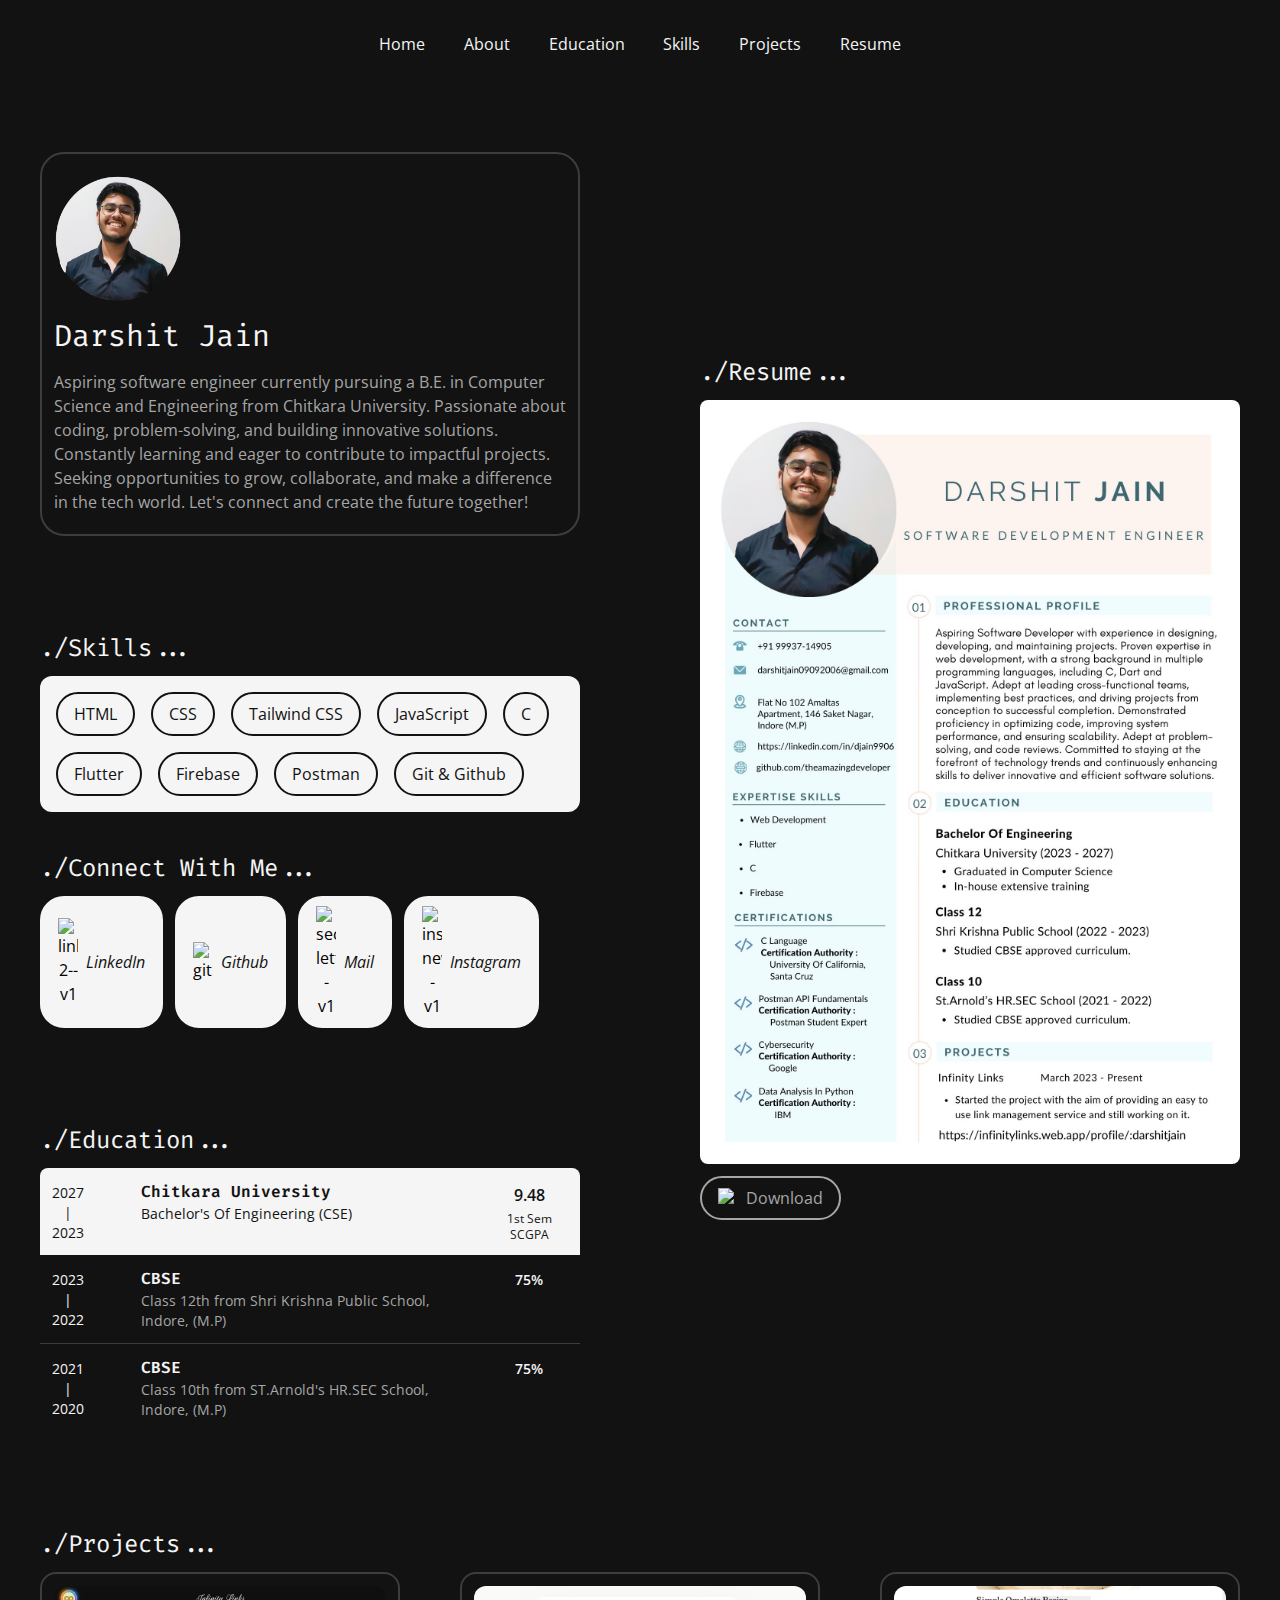
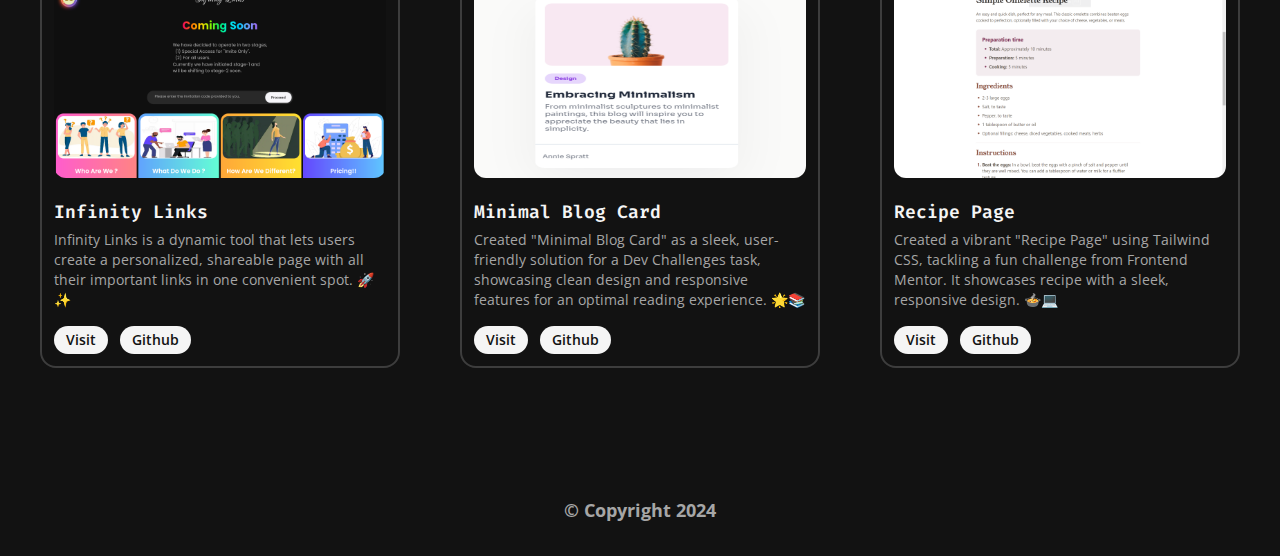
==== commit 32f5e288: "Update index.html" ====
--- a/Level-1-Task-1-Portfolio/index.html
+++ b/Level-1-Task-1-Portfolio/index.html
@@ -169,9 +169,9 @@
                 <hr class="text-mineshaft" />
                 <div class="p-3 flex justify-between items-start  text-wildsand text-sm">
                     <div class="pt-[3px] flex flex-col items-center">
-                        <span>2022</span>
+                        <span>2021</span>
                         <span>|</span>
-                        <span>2021</span>
+                        <span>2020</span>
                     </div>
                     <div class="w-[60%] ml-5 mr-1">
                         <h3 class="font-firacode font-semibold text-base">CBSE</h3>
